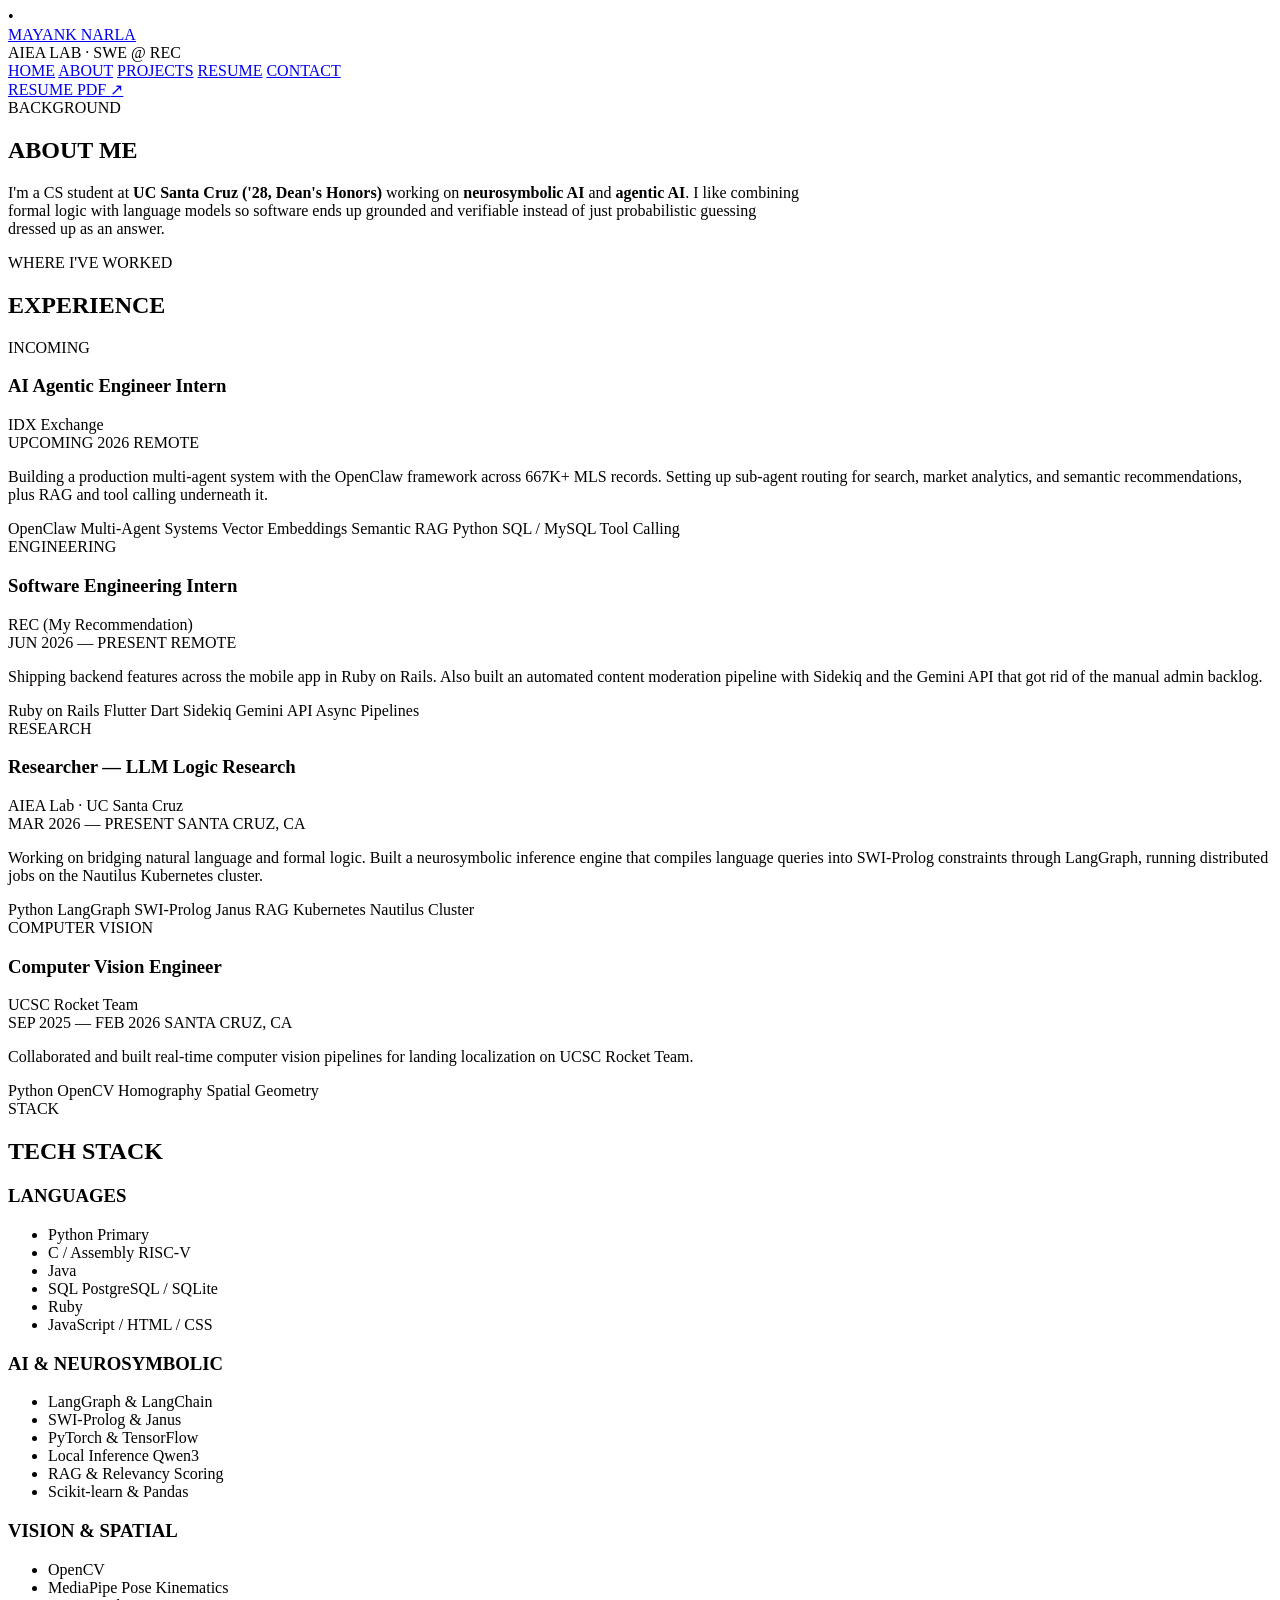
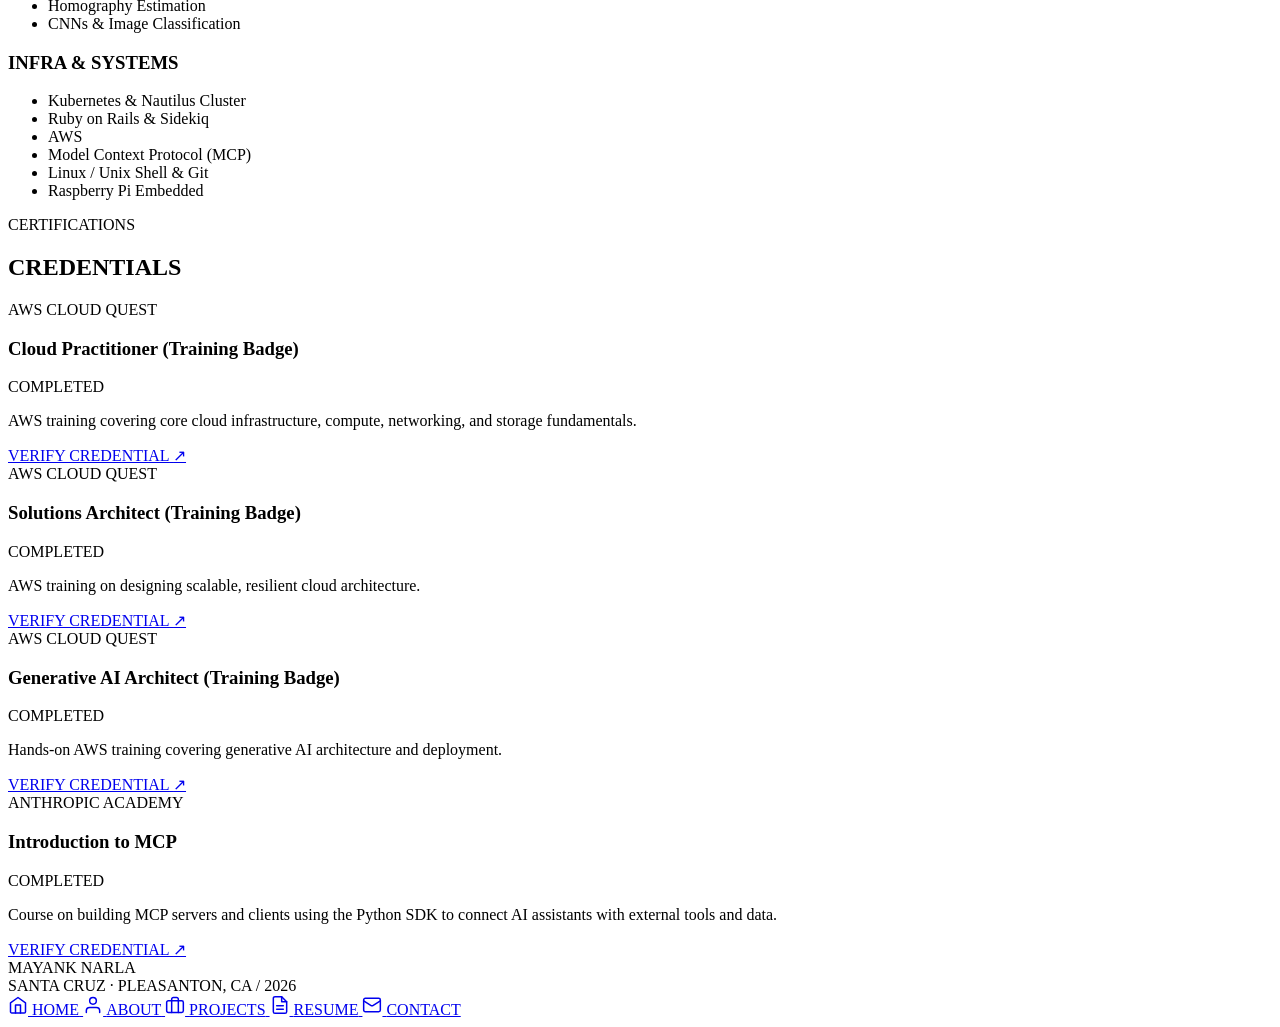
==== about.html @ 00d9123e "update" ====
<!DOCTYPE html>
<html lang="en">
<head>
  <meta charset="UTF-8">
  <meta name="viewport" content="width=device-width, initial-scale=1.0">
  <meta http-equiv="Cache-Control" content="no-cache, no-store, must-revalidate">
  <meta http-equiv="Pragma" content="no-cache">
  <meta http-equiv="Expires" content="0">
  <title>About — Mayank Narla</title>
  <meta name="description" content="Background, engineering experience, and technical skills of Mayank Narla. UC Santa Cruz Computer Science researcher building neurosymbolic AI and systems.">
  <meta name="theme-color" content="#121316">
  
  <link rel="preconnect" href="https://fonts.googleapis.com">
  <link rel="preconnect" href="https://fonts.gstatic.com" crossorigin>
  <link href="https://fonts.googleapis.com/css2?family=Barlow+Condensed:ital,wght@0,600;0,700;0,800;0,900;1,700;1,800&family=Chivo:wght@300;400;500;600;700&family=JetBrains+Mono:wght@400;500;600;700&display=swap" rel="stylesheet">
  
  <link rel="stylesheet" href="css/main.css?v=20260904">
</head>
<body class="telemetry-theme">
  <!-- Custom Kinetic Cursor -->
  <div id="cursor-tracker" class="cursor-tracker" aria-hidden="true">
    <span class="cursor-crosshair">•</span>
    <span class="cursor-label"></span>
  </div>

  <!-- Header HUD -->
  <header id="telemetry-hud" class="telemetry-hud">
    <div class="hud-progress-line" id="scroll-progress-line"></div>
    <div class="hud-container">
      <div class="hud-left">
        <a href="index.html" class="hud-brand" aria-label="Mayank Narla Home">
          <span class="hud-name">MAYANK NARLA</span>
        </a>
        <div class="hud-status-badge">
          <span class="status-dot"></span>
          <span class="status-text">AIEA LAB · SWE @ REC</span>
        </div>
      </div>

      <nav class="hud-nav" aria-label="Main Navigation">
        <a href="index.html" class="hud-link">HOME</a>
        <a href="about.html" class="hud-link active">ABOUT</a>
        <a href="projects.html" class="hud-link">PROJECTS</a>
        <a href="resume.html" class="hud-link">RESUME</a>
        <a href="contact.html" class="hud-link">CONTACT</a>
      </nav>

      <div class="hud-right">
        <a href="https://docs.google.com/document/d/1VMB0v6blI8CmburpSPeXPt6Zx6mSeD_giCl_SmK9u-k/export?format=pdf" target="_blank" rel="noopener noreferrer" class="hud-cta-btn" id="resume-quick-btn">
          RESUME PDF <span class="btn-arrow">↗</span>
        </a>
      </div>
    </div>
  </header>

  <main id="main-content">
    <!-- About Intro Section -->
    <section class="section hero-section">
      <div class="container">
        <div class="section-meta">
          <span class="section-category">BACKGROUND</span>
        </div>
        <h1 class="section-title">ABOUT ME</h1>
        <p class="hero-statement" style="max-width: 800px; margin-top: 16px;">
          I'm a CS student at <strong>UC Santa Cruz ('28, Dean's Honors)</strong> working on <strong>neurosymbolic AI</strong> and <strong>agentic AI</strong>. I like combining formal logic with language models so software ends up grounded and verifiable instead of just probabilistic guessing dressed up as an answer.
        </p>
      </div>
    </section>

    <!-- Experience Section -->
    <section class="section experience-section">
      <div class="container">
        <div class="section-header">
          <div class="section-meta">
            <span class="section-category">WHERE I'VE WORKED</span>
          </div>
          <h2 class="section-title">EXPERIENCE</h2>
        </div>

        <div class="experience-list">
          <!-- Item 0: IDX Exchange -->
          <article class="exp-card highlight-card">
            <div class="exp-header">
              <div class="exp-role-wrap">
                <span class="exp-tag accent-tag">INCOMING</span>
                <h3 class="exp-role">AI Agentic Engineer Intern</h3>
                <div class="exp-company">IDX Exchange</div>
              </div>
              <div class="exp-period">
                <span class="exp-date">UPCOMING 2026</span>
                <span class="exp-loc">REMOTE</span>
              </div>
            </div>
            <div class="exp-body">
              <p class="exp-human-summary">
                Building a production multi-agent system with the OpenClaw framework across 667K+ MLS records. Setting up sub-agent routing for search, market analytics, and semantic recommendations, plus RAG and tool calling underneath it.
              </p>
              <div class="exp-stack">
                <span class="stack-badge">OpenClaw</span>
                <span class="stack-badge">Multi-Agent Systems</span>
                <span class="stack-badge">Vector Embeddings</span>
                <span class="stack-badge">Semantic RAG</span>
                <span class="stack-badge">Python</span>
                <span class="stack-badge">SQL / MySQL</span>
                <span class="stack-badge">Tool Calling</span>
              </div>
            </div>
          </article>

          <!-- Item 1: REC -->
          <article class="exp-card">
            <div class="exp-header">
              <div class="exp-role-wrap">
                <span class="exp-tag">ENGINEERING</span>
                <h3 class="exp-role">Software Engineering Intern</h3>
                <div class="exp-company">REC (My Recommendation)</div>
              </div>
              <div class="exp-period">
                <span class="exp-date">JUN 2026 — PRESENT</span>
                <span class="exp-loc">REMOTE</span>
              </div>
            </div>
            <div class="exp-body">
              <p class="exp-human-summary">
                Shipping backend features across the mobile app in Ruby on Rails. Also built an automated content moderation pipeline with Sidekiq and the Gemini API that got rid of the manual admin backlog.
              </p>
              <div class="exp-stack">
                <span class="stack-badge">Ruby on Rails</span>
                <span class="stack-badge">Flutter</span>
                <span class="stack-badge">Dart</span>
                <span class="stack-badge">Sidekiq</span>
                <span class="stack-badge">Gemini API</span>
                <span class="stack-badge">Async Pipelines</span>
              </div>
            </div>
          </article>

          <!-- Item 2: AIEA Lab -->
          <article class="exp-card highlight-card">
            <div class="exp-header">
              <div class="exp-role-wrap">
                <span class="exp-tag accent-tag">RESEARCH</span>
                <h3 class="exp-role">Researcher — LLM Logic Research</h3>
                <div class="exp-company">AIEA Lab · UC Santa Cruz</div>
              </div>
              <div class="exp-period">
                <span class="exp-date">MAR 2026 — PRESENT</span>
                <span class="exp-loc">SANTA CRUZ, CA</span>
              </div>
            </div>
            <div class="exp-body">
              <p class="exp-human-summary">
                Working on bridging natural language and formal logic. Built a neurosymbolic inference engine that compiles language queries into SWI-Prolog constraints through LangGraph, running distributed jobs on the Nautilus Kubernetes cluster.
              </p>
              <div class="exp-stack">
                <span class="stack-badge">Python</span>
                <span class="stack-badge">LangGraph</span>
                <span class="stack-badge">SWI-Prolog</span>
                <span class="stack-badge">Janus</span>
                <span class="stack-badge">RAG</span>
                <span class="stack-badge">Kubernetes</span>
                <span class="stack-badge">Nautilus Cluster</span>
              </div>
            </div>
          </article>

          <!-- Item 3: Rocket Team -->
          <article class="exp-card">
            <div class="exp-header">
              <div class="exp-role-wrap">
                <span class="exp-tag">COMPUTER VISION</span>
                <h3 class="exp-role">Computer Vision Engineer</h3>
                <div class="exp-company">UCSC Rocket Team</div>
              </div>
              <div class="exp-period">
                <span class="exp-date">SEP 2025 — FEB 2026</span>
                <span class="exp-loc">SANTA CRUZ, CA</span>
              </div>
            </div>
            <div class="exp-body">
              <p class="exp-human-summary">
                Collaborated and built real-time computer vision pipelines for landing localization on UCSC Rocket Team.
              </p>
              <div class="exp-stack">
                <span class="stack-badge">Python</span>
                <span class="stack-badge">OpenCV</span>
                <span class="stack-badge">Homography</span>
                <span class="stack-badge">Spatial Geometry</span>
              </div>
            </div>
          </article>
        </div>
      </div>
    </section>

    <!-- Tech Stack Section -->
    <section class="section skills-section">
      <div class="container">
        <div class="section-header">
          <div class="section-meta">
            <span class="section-category">STACK</span>
          </div>
          <h2 class="section-title">TECH STACK</h2>
        </div>

        <div class="skills-matrix-grid">
          <!-- Col 1: Core Languages -->
          <div class="matrix-card">
            <div class="matrix-card-header">
              <h3>LANGUAGES</h3>
            </div>
            <ul class="matrix-list">
              <li>Python <span class="skill-lvl">Primary</span></li>
              <li>C / Assembly <span class="skill-lvl">RISC-V</span></li>
              <li>Java</li>
              <li>SQL <span class="skill-lvl">PostgreSQL / SQLite</span></li>
              <li>Ruby</li>
              <li>JavaScript / HTML / CSS</li>
            </ul>
          </div>

          <!-- Col 2: AI, Logic & Agents -->
          <div class="matrix-card highlight-matrix">
            <div class="matrix-card-header">
              <h3>AI & NEUROSYMBOLIC</h3>
            </div>
            <ul class="matrix-list">
              <li>LangGraph & LangChain</li>
              <li>SWI-Prolog & Janus</li>
              <li>PyTorch & TensorFlow</li>
              <li>Local Inference <span class="skill-lvl">Qwen3</span></li>
              <li>RAG & Relevancy Scoring</li>
              <li>Scikit-learn & Pandas</li>
            </ul>
          </div>

          <!-- Col 3: Vision & Spatial -->
          <div class="matrix-card">
            <div class="matrix-card-header">
              <h3>VISION & SPATIAL</h3>
            </div>
            <ul class="matrix-list">
              <li>OpenCV</li>
              <li>MediaPipe Pose Kinematics</li>
              <li>Homography Estimation</li>
              <li>CNNs & Image Classification</li>
            </ul>
          </div>

          <!-- Col 4: Infra & Distributed Systems -->
          <div class="matrix-card highlight-matrix">
            <div class="matrix-card-header">
              <h3>INFRA & SYSTEMS</h3>
            </div>
            <ul class="matrix-list">
              <li>Kubernetes & Nautilus Cluster</li>
              <li>Ruby on Rails & Sidekiq</li>
              <li>AWS</li>
              <li>Model Context Protocol (MCP)</li>
              <li>Linux / Unix Shell & Git</li>
              <li>Raspberry Pi Embedded</li>
            </ul>
          </div>
        </div>
      </div>
    </section>

    <!-- Credentials Section -->
    <section class="section credentials-section">
      <div class="container">
        <div class="section-header">
          <div class="section-meta">
            <span class="section-category">CERTIFICATIONS</span>
          </div>
          <h2 class="section-title">CREDENTIALS</h2>
        </div>

        <div class="credentials-grid">
          <!-- Card 1: AWS Cloud Quest — Cloud Practitioner -->
          <article class="credential-card">
            <div class="cred-header">
              <div class="cred-issuer-wrap">
                <span class="cred-tag">AWS CLOUD QUEST</span>
                <h3 class="cred-name">Cloud Practitioner <span class="cred-badge-type">(Training Badge)</span></h3>
              </div>
              <div class="cred-status status-completed">
                <span class="status-dot"></span>
                <span class="status-text">COMPLETED</span>
              </div>
            </div>
            <p class="cred-desc">
              AWS training covering core cloud infrastructure, compute, networking, and storage fundamentals.
            </p>
            <div class="cred-footer">
              <a href="https://www.credly.com/badges/9591a91b-a679-4a58-b6a4-cde7c4341c90/linked_in_profile" target="_blank" rel="noopener noreferrer" class="cred-verify-btn">
                <span>VERIFY CREDENTIAL</span>
                <span class="btn-arrow">↗</span>
              </a>
            </div>
          </article>

          <!-- Card 2: AWS Cloud Quest — Solutions Architect -->
          <article class="credential-card">
            <div class="cred-header">
              <div class="cred-issuer-wrap">
                <span class="cred-tag">AWS CLOUD QUEST</span>
                <h3 class="cred-name">Solutions Architect <span class="cred-badge-type">(Training Badge)</span></h3>
              </div>
              <div class="cred-status status-completed">
                <span class="status-dot"></span>
                <span class="status-text">COMPLETED</span>
              </div>
            </div>
            <p class="cred-desc">
              AWS training on designing scalable, resilient cloud architecture.
            </p>
            <div class="cred-footer">
              <a href="https://www.credly.com/badges/79fa718d-b05f-4d22-ae2e-3b1b21eead10/linked_in_profile" target="_blank" rel="noopener noreferrer" class="cred-verify-btn">
                <span>VERIFY CREDENTIAL</span>
                <span class="btn-arrow">↗</span>
              </a>
            </div>
          </article>

          <!-- Card 3: AWS Cloud Quest — Generative AI Architect -->
          <article class="credential-card">
            <div class="cred-header">
              <div class="cred-issuer-wrap">
                <span class="cred-tag">AWS CLOUD QUEST</span>
                <h3 class="cred-name">Generative AI Architect <span class="cred-badge-type">(Training Badge)</span></h3>
              </div>
              <div class="cred-status status-completed">
                <span class="status-dot"></span>
                <span class="status-text">COMPLETED</span>
              </div>
            </div>
            <p class="cred-desc">
              Hands-on AWS training covering generative AI architecture and deployment.
            </p>
            <div class="cred-footer">
              <a href="https://www.credly.com/badges/14f1f720-47ad-44c5-81ec-a28846c410b9/public_url" target="_blank" rel="noopener noreferrer" class="cred-verify-btn">
                <span>VERIFY CREDENTIAL</span>
                <span class="btn-arrow">↗</span>
              </a>
            </div>
          </article>

          <!-- Card 4: Anthropic Academy — Introduction to MCP -->
          <article class="credential-card highlight-card">
            <div class="cred-header">
              <div class="cred-issuer-wrap">
                <span class="cred-tag accent-tag">ANTHROPIC ACADEMY</span>
                <h3 class="cred-name">Introduction to MCP</h3>
              </div>
              <div class="cred-status status-completed">
                <span class="status-dot"></span>
                <span class="status-text">COMPLETED</span>
              </div>
            </div>
            <p class="cred-desc">
              Course on building MCP servers and clients using the Python SDK to connect AI assistants with external tools and data.
            </p>
            <div class="cred-footer">
              <a href="https://verify.skilljar.com/c/ec3ixjprjrkw" target="_blank" rel="noopener noreferrer" class="cred-verify-btn">
                <span>VERIFY CREDENTIAL</span>
                <span class="btn-arrow">↗</span>
              </a>
            </div>
          </article>
        </div>
      </div>
    </section>
  </main>

  <!-- Footer -->
  <footer class="hud-footer">
    <div class="container footer-content">
      <div class="footer-left">
        <span>MAYANK NARLA</span>
      </div>
      <div class="footer-right">
        <span>SANTA CRUZ · PLEASANTON, CA</span>
        <span class="footer-sep">/</span>
        <span>2026</span>
      </div>
    </div>
  </footer>

  <!-- Floating Mobile Navigation Dock -->
  <nav class="mobile-dock" aria-label="Mobile Navigation Dock">
    <div class="dock-pill">
      <a href="index.html" class="dock-link" aria-label="Home">
        <svg class="dock-icon" width="20" height="20" viewBox="0 0 24 24" fill="none" stroke="currentColor" stroke-width="1.8" stroke-linecap="round" stroke-linejoin="round" aria-hidden="true">
          <path d="M3 9.5L12 3l9 6.5V20a1.5 1.5 0 0 1-1.5 1.5H4.5A1.5 1.5 0 0 1 3 20V9.5z"/>
          <polyline points="9 21.5 9 12 15 12 15 21.5"/>
        </svg>
        <span class="dock-label">HOME</span>
      </a>
      <a href="about.html" class="dock-link active" aria-label="About">
        <svg class="dock-icon" width="20" height="20" viewBox="0 0 24 24" fill="none" stroke="currentColor" stroke-width="1.8" stroke-linecap="round" stroke-linejoin="round" aria-hidden="true">
          <path d="M20 21v-2a4 4 0 0 0-4-4H8a4 4 0 0 0-4 4v2"/>
          <circle cx="12" cy="7" r="4"/>
        </svg>
        <span class="dock-label">ABOUT</span>
      </a>
      <a href="projects.html" class="dock-link" aria-label="Projects">
        <svg class="dock-icon" width="20" height="20" viewBox="0 0 24 24" fill="none" stroke="currentColor" stroke-width="1.8" stroke-linecap="round" stroke-linejoin="round" aria-hidden="true">
          <rect x="2" y="7" width="20" height="14" rx="2" ry="2"/>
          <path d="M16 21V5a2 2 0 0 0-2-2h-4a2 2 0 0 0-2 2v16"/>
        </svg>
        <span class="dock-label">PROJECTS</span>
      </a>
      <a href="resume.html" class="dock-link" aria-label="Resume">
        <svg class="dock-icon" width="20" height="20" viewBox="0 0 24 24" fill="none" stroke="currentColor" stroke-width="1.8" stroke-linecap="round" stroke-linejoin="round" aria-hidden="true">
          <path d="M14 2H6a2 2 0 0 0-2 2v16a2 2 0 0 0 2 2h12a2 2 0 0 0 2-2V8z"/>
          <polyline points="14 2 14 8 20 8"/>
          <line x1="16" y1="13" x2="8" y2="13"/>
          <line x1="16" y1="17" x2="8" y2="17"/>
        </svg>
        <span class="dock-label">RESUME</span>
      </a>
      <a href="contact.html" class="dock-link" aria-label="Contact">
        <svg class="dock-icon" width="20" height="20" viewBox="0 0 24 24" fill="none" stroke="currentColor" stroke-width="1.8" stroke-linecap="round" stroke-linejoin="round" aria-hidden="true">
          <rect x="2" y="4" width="20" height="16" rx="2"/>
          <path d="m22 7-8.97 5.7a1.94 1.94 0 0 1-2.06 0L2 7"/>
        </svg>
        <span class="dock-label">CONTACT</span>
      </a>
    </div>
  </nav>

  <script type="module" src="js/main.js"></script>
</body>
</html>
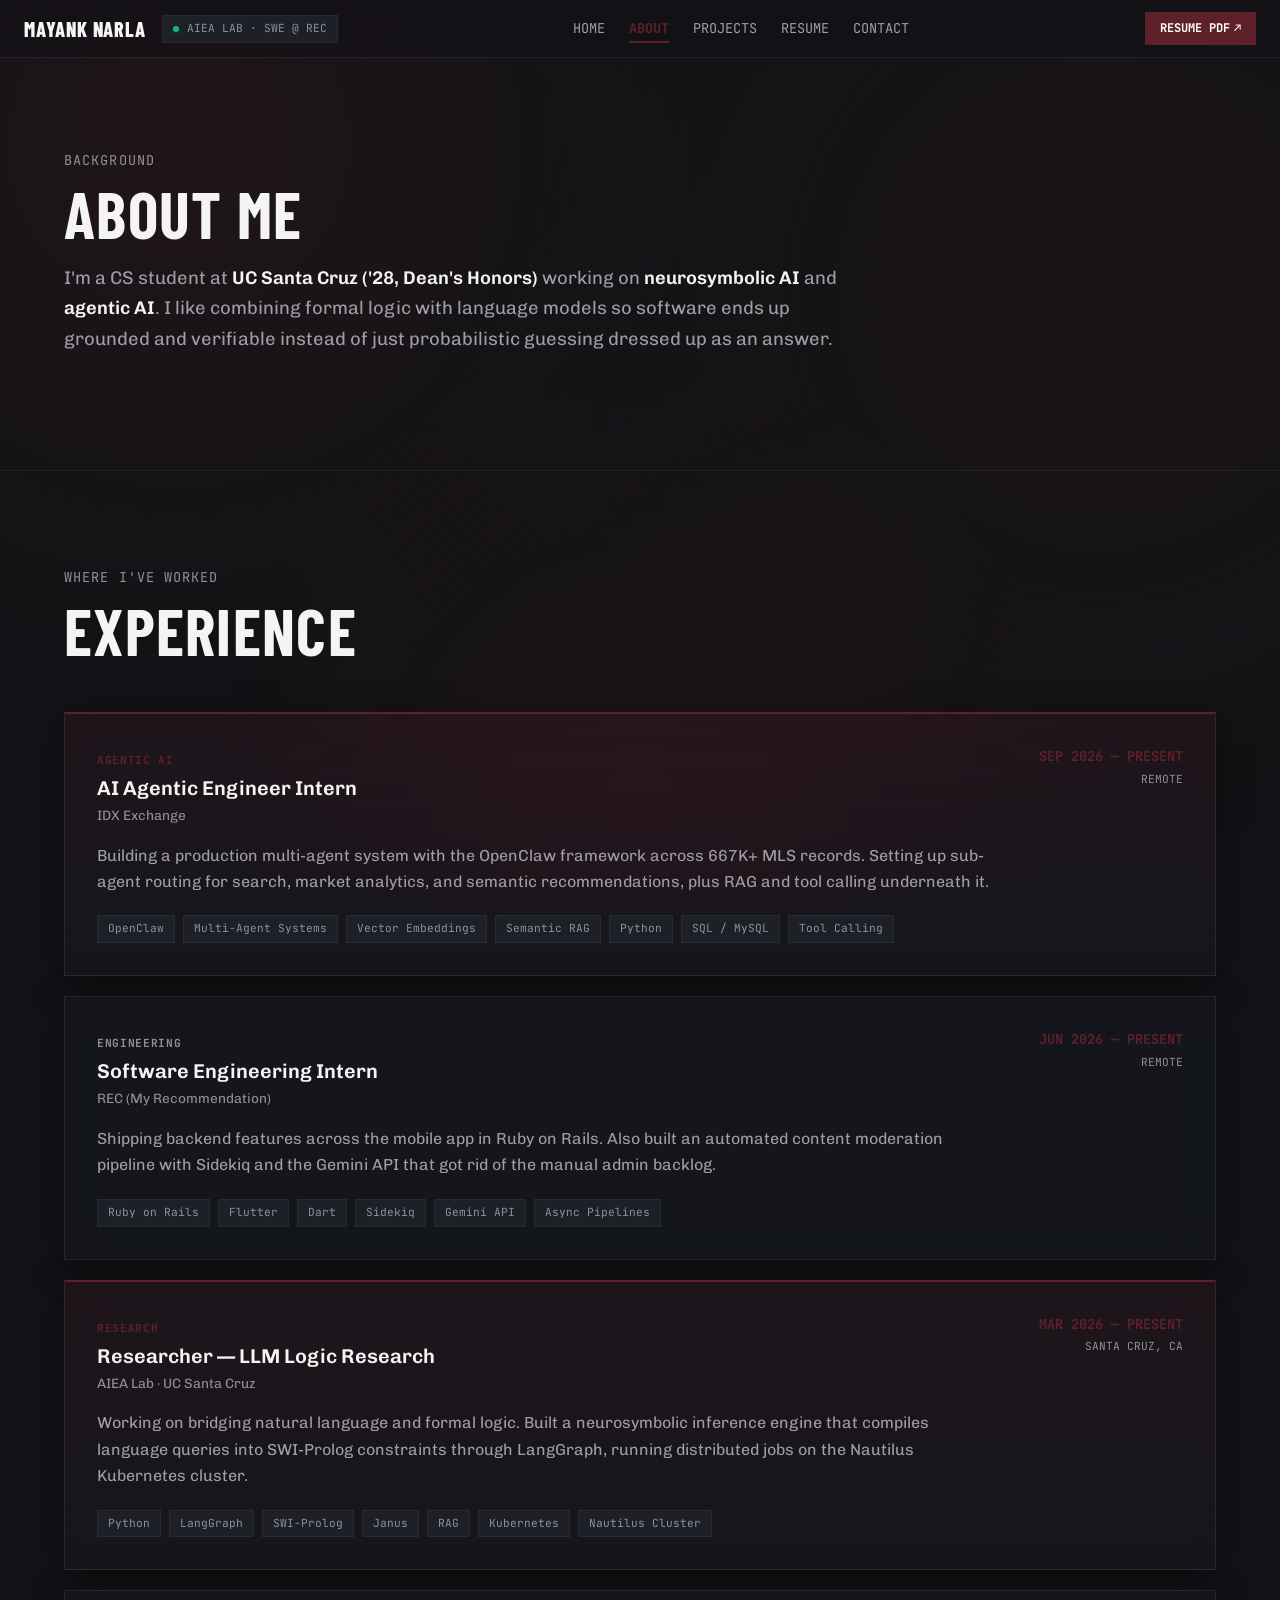
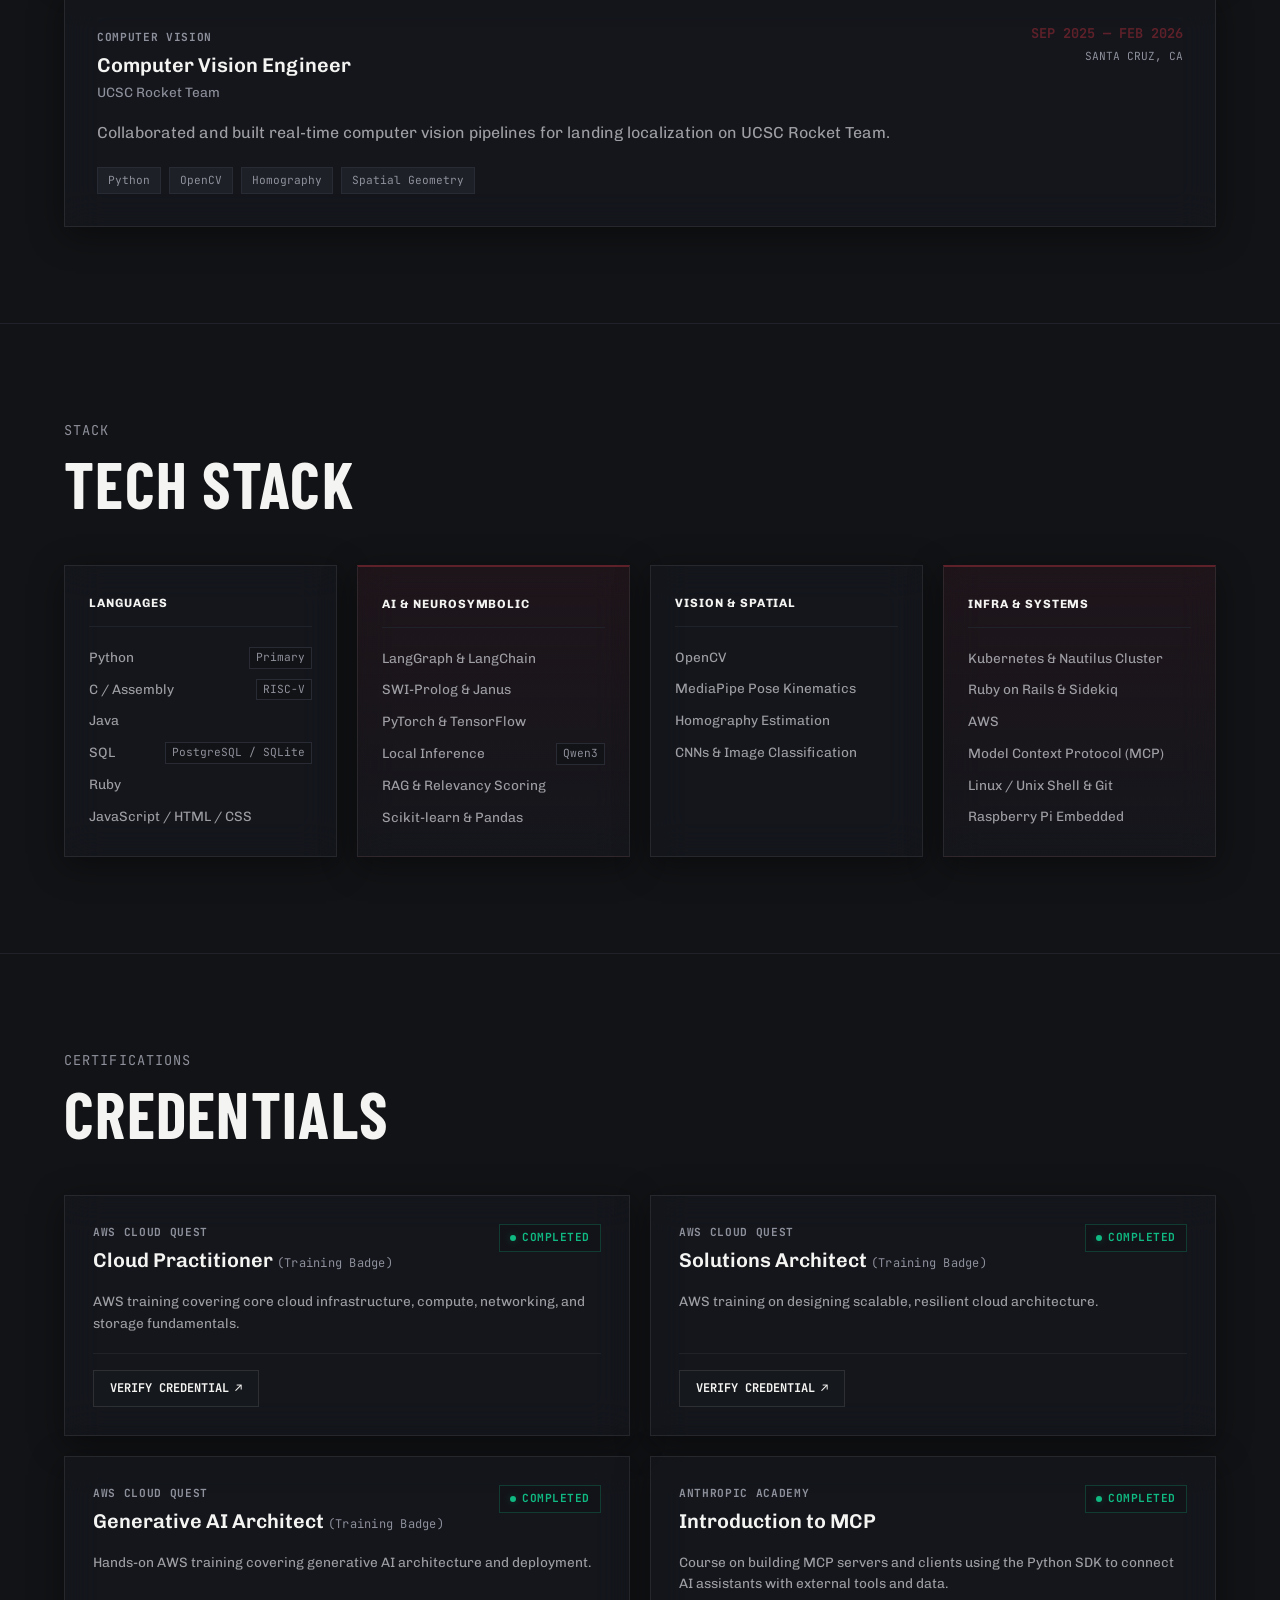
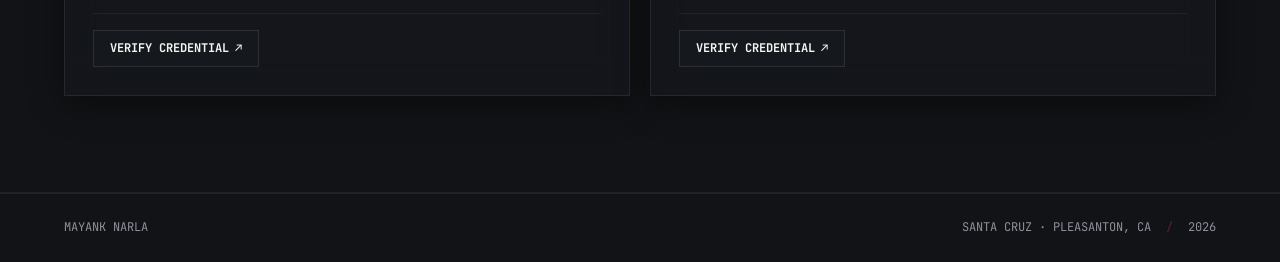
==== commit a2dd2acc: "update" ====
--- a/about.html
+++ b/about.html
@@ -82,12 +82,12 @@
           <article class="exp-card highlight-card">
             <div class="exp-header">
               <div class="exp-role-wrap">
-                <span class="exp-tag accent-tag">INCOMING</span>
+                <span class="exp-tag accent-tag">AGENTIC AI</span>
                 <h3 class="exp-role">AI Agentic Engineer Intern</h3>
                 <div class="exp-company">IDX Exchange</div>
               </div>
               <div class="exp-period">
-                <span class="exp-date">UPCOMING 2026</span>
+                <span class="exp-date">SEP 2026 — PRESENT</span>
                 <span class="exp-loc">REMOTE</span>
               </div>
             </div>
--- a/css/main.css
+++ b/css/main.css
@@ -0,0 +1,1835 @@
+/* ==========================================================================
+   DESIGN TOKENS & VARIABLES
+   ========================================================================== */
+
+:root {
+  /* Color Story */
+  --bg-canvas: #121316;
+  --bg-card: #18191E;
+  --bg-surface: #1E2027;
+  --bg-surface-hover: #242731;
+  --bg-glass: rgba(18, 19, 23, 0.82);
+  --bg-glass-card: rgba(24, 25, 31, 0.65);
+  
+  /* Borders */
+  --border-subtle: #20222A;
+  --border-card: #282A34;
+  --border-highlight: #3D4150;
+  --border-glass: rgba(255, 255, 255, 0.08);
+
+  /* Shadows */
+  --shadow-card-hover: 0 16px 32px rgba(0, 0, 0, 0.4);
+  --shadow-card-glass: 0 8px 32px rgba(0, 0, 0, 0.4);
+
+  /* Primary Accent: Deep Oxblood Burgundy Swatch (#5E212A) */
+  --accent: #5E212A;
+  --accent-hover: #752B36;
+  --accent-dim: rgba(94, 33, 42, 0.25);
+  --accent-glow: rgba(94, 33, 42, 0.45);
+  --accent-line: rgba(94, 33, 42, 0.8);
+
+  /* Status Colors */
+  --color-status-active: #10B981;
+  --color-status-active-glow: rgba(16, 185, 129, 0.3);
+
+  /* Typography Colors (WCAG AA Compliant: contrast >= 4.5:1 on #121316) */
+  --text-headline: #F4F4F2;
+  --text-body: #9E9EA4;
+  --text-muted: #8E909B;
+  --text-accent: #D97784;
+  --text-inverse: #FFFFFF;
+
+  /* Typography Scale */
+  --text-2xs: 0.7rem;
+  --text-xs: 0.75rem;
+  --text-sm: 0.85rem;
+  --text-base: 1rem;
+  --text-md: 1.15rem;
+  --text-lg: 1.25rem;
+  --text-xl: 1.8rem;
+  --text-2xl: 2.2rem;
+  --text-display-metric: 3.5rem;
+  --text-display-section: clamp(2.5rem, 5vw, 4rem);
+  --text-display-hero: clamp(4.5rem, 9vw, 8rem);
+  --text-display-contact: clamp(2.2rem, 4.5vw, 3.8rem);
+
+  /* Typography Fonts */
+  --font-display: 'Barlow Condensed', -apple-system, BlinkMacSystemFont, sans-serif;
+  --font-body: 'Chivo', -apple-system, BlinkMacSystemFont, sans-serif;
+  --font-mono: 'JetBrains Mono', monospace;
+
+  /* Easing Physics */
+  --ease-snap: cubic-bezier(0.16, 1, 0.3, 1);
+  --transition-fast: 120ms var(--ease-snap);
+  --transition-normal: 220ms var(--ease-snap);
+}
+/* ==========================================================================
+   BASE RESETS & GLOBAL STYLES
+   ========================================================================== */
+
+*, *::before, *::after {
+  box-sizing: border-box;
+  margin: 0;
+  padding: 0;
+}
+
+html {
+  scroll-behavior: smooth;
+  font-size: 16px;
+  background-color: var(--bg-canvas);
+  color: var(--text-body);
+}
+
+body {
+  font-family: var(--font-body);
+  line-height: 1.6;
+  background-color: var(--bg-canvas);
+  color: var(--text-body);
+  -webkit-font-smoothing: antialiased;
+  -moz-osx-font-smoothing: grayscale;
+  overflow-x: hidden;
+  position: relative;
+  transition: opacity 140ms ease;
+  min-height: 100vh;
+}
+
+/* Ambient Depth Atmosphere (visible through frosted glass cards) */
+body::before {
+  content: '';
+  position: fixed;
+  top: 0;
+  left: 0;
+  width: 100vw;
+  height: 100vh;
+  pointer-events: none;
+  z-index: 0;
+  background-image: 
+    radial-gradient(circle at 14% 16%, rgba(94, 33, 42, 0.18) 0%, transparent 40%),
+    radial-gradient(circle at 86% 32%, rgba(94, 33, 42, 0.12) 0%, transparent 45%),
+    radial-gradient(circle at 50% 88%, rgba(94, 33, 42, 0.15) 0%, transparent 42%);
+}
+
+body.page-transitioning {
+  opacity: 0;
+}
+
+a {
+  color: inherit;
+  text-decoration: none;
+}
+
+button {
+  font-family: inherit;
+  cursor: pointer;
+  border: none;
+  background: none;
+}
+
+/* Custom Kinetic Cursor */
+.cursor-tracker {
+  position: fixed;
+  top: 0;
+  left: 0;
+  pointer-events: none;
+  z-index: 9999;
+  display: flex;
+  align-items: center;
+  gap: 6px;
+  transform: translate(-50%, -50%);
+  transition: transform 60ms linear, opacity 200ms ease;
+  mix-blend-mode: difference;
+}
+
+.cursor-crosshair {
+  font-family: var(--font-mono);
+  color: var(--text-inverse);
+  font-size: var(--text-base);
+  line-height: 1;
+}
+
+.cursor-label {
+  font-family: var(--font-mono);
+  font-size: var(--text-2xs);
+  color: var(--accent);
+  letter-spacing: 0.05em;
+}
+
+/* Container */
+.container {
+  width: 100%;
+  max-width: 1200px;
+  margin: 0 auto;
+  padding: 0 24px;
+  position: relative;
+  z-index: 1;
+}
+
+/* Toast */
+.toast {
+  position: fixed;
+  bottom: 32px;
+  right: 32px;
+  background: var(--accent);
+  color: var(--text-inverse);
+  font-family: var(--font-mono);
+  font-size: var(--text-sm);
+  font-weight: 700;
+  padding: 12px 24px;
+  z-index: 10000;
+  opacity: 0;
+  transform: translateY(20px);
+  pointer-events: none;
+  transition: all var(--transition-normal);
+}
+
+.toast.show {
+  opacity: 1;
+  transform: translateY(0);
+}
+/* ==========================================================================
+   TELEMETRY HUD HEADER & FOOTER
+   ========================================================================== */
+
+.telemetry-hud {
+  position: fixed;
+  top: 0;
+  left: 0;
+  width: 100%;
+  z-index: 100;
+  background: rgba(18, 19, 23, 0.68);
+  backdrop-filter: blur(20px) saturate(180%);
+  -webkit-backdrop-filter: blur(20px) saturate(180%);
+  border-bottom: 1px solid rgba(255, 255, 255, 0.08);
+}
+
+/* GPU-accelerated transform progress line to eliminate layout thrash */
+.hud-progress-line {
+  position: absolute;
+  top: 0;
+  left: 0;
+  height: 2px;
+  width: 100%;
+  background: var(--accent);
+  box-shadow: 0 0 10px var(--accent);
+  transform: scaleX(0);
+  transform-origin: left center;
+  transition: transform 60ms linear;
+  will-change: transform;
+}
+
+.hud-container {
+  max-width: 1280px;
+  margin: 0 auto;
+  padding: 12px 24px;
+  display: flex;
+  align-items: center;
+  justify-content: space-between;
+  gap: 20px;
+}
+
+.hud-left {
+  display: flex;
+  align-items: center;
+  gap: 16px;
+}
+
+.hud-brand {
+  display: flex;
+  align-items: center;
+  gap: 10px;
+  font-family: var(--font-display);
+  font-weight: 800;
+  font-size: var(--text-lg);
+  letter-spacing: 0.04em;
+  color: var(--text-headline);
+}
+
+.hud-callsign {
+  font-family: var(--font-mono);
+  font-size: var(--text-xs);
+  color: var(--accent);
+  padding: 2px 6px;
+  background: var(--accent-dim);
+  border: 1px solid var(--accent-line);
+}
+
+.hud-status-badge {
+  display: flex;
+  align-items: center;
+  gap: 8px;
+  padding: 4px 10px;
+  background: var(--bg-surface);
+  border: 1px solid var(--border-card);
+  font-family: var(--font-mono);
+  font-size: var(--text-2xs);
+  color: var(--text-muted);
+}
+
+.status-dot {
+  width: 6px;
+  height: 6px;
+  background: var(--color-status-active);
+  border-radius: 50%;
+  box-shadow: 0 0 8px var(--color-status-active-glow);
+  animation: pulse-green 2s infinite ease-in-out;
+}
+
+@keyframes pulse-green {
+  0%, 100% { opacity: 1; transform: scale(1); }
+  50% { opacity: 0.4; transform: scale(0.85); }
+}
+
+.hud-nav {
+  display: flex;
+  align-items: center;
+  gap: 24px;
+}
+
+.hud-link {
+  font-family: var(--font-mono);
+  font-size: var(--text-sm);
+  color: var(--text-body);
+  transition: color var(--transition-fast);
+  display: flex;
+  align-items: center;
+  gap: 6px;
+}
+
+.hud-num {
+  color: var(--accent);
+  font-weight: 700;
+}
+
+.hud-link:hover {
+  color: var(--text-headline);
+}
+
+.hud-link.active {
+  color: var(--accent);
+  font-weight: 700;
+  position: relative;
+}
+
+.hud-link.active::after {
+  content: '';
+  position: absolute;
+  bottom: -4px;
+  left: 0;
+  width: 100%;
+  height: 2px;
+  background: var(--accent);
+}
+
+.hud-right {
+  display: flex;
+  align-items: center;
+  gap: 14px;
+}
+
+.hud-telemetry-pill {
+  display: flex;
+  align-items: center;
+  gap: 6px;
+  font-family: var(--font-mono);
+  font-size: var(--text-xs);
+  padding: 4px 10px;
+  background: var(--bg-surface);
+  border: 1px solid var(--border-card);
+}
+
+.telemetry-label {
+  color: var(--text-muted);
+}
+
+.telemetry-val {
+  color: var(--text-headline);
+  font-weight: 600;
+}
+
+.telemetry-time {
+  color: var(--accent);
+  font-weight: 700;
+}
+
+.hud-cta-btn {
+  font-family: var(--font-mono);
+  font-size: var(--text-xs);
+  font-weight: 700;
+  padding: 6px 14px;
+  background: var(--accent);
+  color: var(--text-inverse);
+  border: 1px solid var(--accent);
+  transition: all var(--transition-fast);
+  display: flex;
+  align-items: center;
+  gap: 4px;
+}
+
+.hud-cta-btn:hover {
+  background: var(--accent-hover);
+  box-shadow: 0 0 14px var(--accent-glow);
+}
+
+/* Footer HUD */
+.hud-footer {
+  background: var(--bg-canvas);
+  border-top: 1px solid var(--border-subtle);
+  padding: 24px 0;
+  font-family: var(--font-mono);
+  font-size: var(--text-xs);
+  color: var(--text-muted);
+}
+
+.footer-content {
+  display: flex;
+  justify-content: space-between;
+  align-items: center;
+  flex-wrap: wrap;
+  gap: 16px;
+}
+
+.footer-sep {
+  color: var(--accent);
+  margin: 0 8px;
+}
+
+/* ==========================================================================
+   MOBILE FLOATING NAVIGATION DOCK
+   Native-app style thumb dock pinned to bottom of mobile viewports
+   ========================================================================== */
+
+.mobile-dock {
+  display: none;
+}
+
+.dock-pill {
+  display: flex;
+  align-items: center;
+  justify-content: space-around;
+  width: 100%;
+  max-width: 440px;
+  background: rgba(18, 19, 23, 0.92);
+  backdrop-filter: blur(24px) saturate(190%);
+  -webkit-backdrop-filter: blur(24px) saturate(190%);
+  border: 1px solid rgba(255, 255, 255, 0.12);
+  border-radius: 40px;
+  padding: 5px 6px;
+  box-shadow: 0 14px 36px rgba(0, 0, 0, 0.7), 0 0 1px rgba(255, 255, 255, 0.2);
+  gap: 3px;
+}
+
+.dock-link {
+  display: flex;
+  flex-direction: column;
+  align-items: center;
+  justify-content: center;
+  flex: 1;
+  min-height: 48px;
+  padding: 6px 3px;
+  border-radius: 20px;
+  text-decoration: none;
+  color: var(--text-muted);
+  font-family: var(--font-mono);
+  font-size: 9px;
+  font-weight: 600;
+  letter-spacing: 0.04em;
+  white-space: nowrap;
+  gap: 4px;
+  transition: all var(--transition-fast);
+  touch-action: manipulation;
+  -webkit-tap-highlight-color: transparent;
+  position: relative;
+}
+
+.dock-icon {
+  width: 20px;
+  height: 20px;
+  max-width: 20px;
+  max-height: 20px;
+  flex-shrink: 0;
+  stroke: currentColor;
+  stroke-width: 1.8;
+  fill: none;
+  transition: stroke var(--transition-fast), transform var(--transition-fast);
+}
+
+.dock-link:hover,
+.dock-link:focus-visible {
+  color: var(--text-headline);
+  background: rgba(255, 255, 255, 0.05);
+}
+
+.dock-link:active {
+  transform: scale(0.92);
+}
+
+/* Active State with crimson accent glow */
+.dock-link.active {
+  color: var(--text-headline);
+  background: linear-gradient(180deg, rgba(94, 33, 42, 0.5) 0%, rgba(94, 33, 42, 0.2) 100%);
+  border: 1px solid rgba(94, 33, 42, 0.7);
+  box-shadow: 0 0 14px rgba(94, 33, 42, 0.35);
+}
+
+.dock-link.active .dock-icon {
+  stroke: var(--accent);
+  color: var(--accent);
+  filter: drop-shadow(0 0 6px var(--accent-glow));
+}
+
+.dock-link.active .dock-label {
+  color: var(--text-headline);
+  font-weight: 700;
+}
+
+.dock-link.active::after {
+  content: '';
+  position: absolute;
+  top: 4px;
+  width: 4px;
+  height: 4px;
+  background: var(--accent);
+  border-radius: 50%;
+  box-shadow: 0 0 6px var(--accent);
+}
+
+@media (max-width: 768px) {
+  .mobile-dock {
+    display: flex;
+    position: fixed;
+    bottom: calc(12px + env(safe-area-inset-bottom, 0px));
+    left: 0;
+    right: 0;
+    justify-content: center;
+    align-items: center;
+    z-index: 1000;
+    padding: 0 12px;
+    pointer-events: none;
+  }
+
+  .dock-pill {
+    pointer-events: auto;
+  }
+}
+
+
+/* ==========================================================================
+   BUTTONS, CARDS & UI COMPONENTS
+   ========================================================================== */
+
+/* Buttons */
+.btn {
+  display: inline-flex;
+  align-items: center;
+  justify-content: center;
+  gap: 8px;
+  padding: 12px 24px;
+  font-family: var(--font-mono);
+  font-size: var(--text-sm);
+  font-weight: 700;
+  letter-spacing: 0.03em;
+  border-radius: 0;
+  transition: all var(--transition-fast);
+}
+
+.btn-primary {
+  background: var(--accent);
+  color: var(--text-inverse);
+  border: 1px solid var(--accent);
+}
+
+.btn-primary:hover {
+  background: var(--accent-hover);
+  box-shadow: 0 0 16px var(--accent-glow);
+  transform: translateY(-1px);
+}
+
+.btn-secondary {
+  background: rgba(24, 25, 31, 0.6);
+  backdrop-filter: blur(12px);
+  -webkit-backdrop-filter: blur(12px);
+  color: var(--text-headline);
+  border: 1px solid rgba(255, 255, 255, 0.1);
+}
+
+.btn-secondary:hover {
+  background: rgba(34, 36, 45, 0.8);
+  border-color: rgba(94, 33, 42, 0.6);
+  color: var(--text-inverse);
+  transform: translateY(-1px);
+  box-shadow: 0 0 16px rgba(94, 33, 42, 0.25);
+}
+
+.btn-sm {
+  padding: 8px 16px;
+  font-size: var(--text-xs);
+}
+
+.btn-arrow {
+  transition: transform var(--transition-fast);
+}
+
+.btn:hover .btn-arrow {
+  transform: translateX(3px);
+}
+
+.metric-card {
+  background: rgba(24, 25, 31, 0.55);
+  backdrop-filter: blur(16px) saturate(180%);
+  -webkit-backdrop-filter: blur(16px) saturate(180%);
+  border: 1px solid rgba(255, 255, 255, 0.08);
+  padding: 22px 24px;
+  transition: all var(--transition-normal);
+  position: relative;
+  overflow: hidden;
+  box-shadow: var(--shadow-card-glass);
+}
+
+.metric-card:hover {
+  background: rgba(30, 32, 40, 0.72);
+  border-color: rgba(94, 33, 42, 0.6);
+  transform: translateX(4px);
+  box-shadow: var(--shadow-card-hover);
+}
+
+/* Primary Metric: Technical top boundary accent rather than generic AI side-tab */
+.metric-primary {
+  border-top: 2px solid var(--accent);
+  background: linear-gradient(135deg, rgba(24, 25, 31, 0.6) 0%, rgba(94, 33, 42, 0.15) 100%);
+}
+
+.metric-header {
+  display: flex;
+  align-items: center;
+  justify-content: space-between;
+  margin-bottom: 8px;
+}
+
+.metric-code {
+  font-family: var(--font-mono);
+  font-size: var(--text-2xs);
+  color: var(--accent);
+  font-weight: 700;
+}
+
+.metric-tag {
+  font-family: var(--font-mono);
+  font-size: var(--text-2xs);
+  color: var(--text-muted);
+  text-transform: uppercase;
+}
+
+.metric-focus-title {
+  font-family: var(--font-body);
+  font-size: var(--text-base);
+  font-weight: 600;
+  color: var(--text-headline);
+  margin-bottom: 6px;
+  line-height: 1.3;
+}
+
+.metric-footer {
+  font-size: var(--text-sm);
+  color: var(--text-muted);
+  line-height: 1.5;
+}
+
+/* Kinetic Ticker Band */
+.hero-ticker-band {
+  width: 100%;
+  margin-top: 64px;
+  background: var(--bg-surface);
+  border-top: 1px solid var(--border-subtle);
+  border-bottom: 1px solid var(--border-subtle);
+  padding: 12px 0;
+  overflow: hidden;
+  white-space: nowrap;
+}
+
+.ticker-track {
+  display: inline-flex;
+  gap: 32px;
+  font-family: var(--font-mono);
+  font-size: var(--text-sm);
+  font-weight: 700;
+  color: var(--text-muted);
+  letter-spacing: 0.1em;
+  animation: ticker-slide 30s linear infinite;
+}
+
+.ticker-dot {
+  color: var(--accent);
+}
+
+@keyframes ticker-slide {
+  0% { transform: translateX(0); }
+  100% { transform: translateX(-50%); }
+}
+
+/* Filter Buttons */
+.project-filter-group {
+  display: flex;
+  gap: 8px;
+  flex-wrap: wrap;
+}
+
+.filter-btn {
+  font-family: var(--font-mono);
+  font-size: var(--text-xs);
+  font-weight: 700;
+  padding: 8px 14px;
+  background: rgba(24, 25, 31, 0.6);
+  backdrop-filter: blur(12px);
+  -webkit-backdrop-filter: blur(12px);
+  border: 1px solid rgba(255, 255, 255, 0.08);
+  color: var(--text-muted);
+  transition: all var(--transition-fast);
+}
+
+.filter-btn:hover {
+  background: rgba(32, 34, 44, 0.8);
+  border-color: rgba(255, 255, 255, 0.16);
+  color: var(--text-headline);
+}
+
+.filter-btn.active {
+  background: var(--accent);
+  color: var(--text-inverse);
+  border-color: var(--accent);
+}
+
+/* ==========================================================================
+   Scroll-Triggered Entrance Animations (Hardware-Accelerated)
+   ========================================================================== */
+
+.scroll-reveal {
+  opacity: 0;
+  transform: translateY(24px);
+  transition: opacity 0.5s cubic-bezier(0.16, 1, 0.3, 1),
+              transform 0.5s cubic-bezier(0.16, 1, 0.3, 1);
+  transition-delay: calc(var(--reveal-stagger, 0) * 100ms);
+  will-change: opacity, transform;
+}
+
+.scroll-reveal.is-revealed {
+  opacity: 1;
+  transform: translateY(0);
+}
+
+@media (prefers-reduced-motion: reduce) {
+  .scroll-reveal {
+    opacity: 1 !important;
+    transform: none !important;
+    transition: none !important;
+    will-change: auto !important;
+  }
+}
+/* ==========================================================================
+   PAGE SECTIONS & MODULE LAYOUTS
+   ========================================================================== */
+
+.section {
+  padding: 96px 0;
+  border-bottom: 1px solid var(--border-subtle);
+  position: relative;
+}
+
+.section-header {
+  margin-bottom: 48px;
+}
+
+.section-header-split {
+  display: flex;
+  align-items: flex-end;
+  justify-content: space-between;
+  margin-bottom: 48px;
+  flex-wrap: wrap;
+  gap: 24px;
+}
+
+.section-meta {
+  display: flex;
+  align-items: center;
+  gap: 10px;
+  font-family: var(--font-mono);
+  font-size: var(--text-sm);
+  margin-bottom: 8px;
+}
+
+.section-index {
+  color: var(--accent);
+  font-weight: 700;
+}
+
+.section-category {
+  color: var(--text-muted);
+  letter-spacing: 0.08em;
+}
+
+.section-title {
+  font-family: var(--font-display);
+  font-weight: 700;
+  font-size: var(--text-display-section);
+  line-height: 1.05;
+  color: var(--text-headline);
+  letter-spacing: 0.02em;
+}
+
+/* ==========================================================================
+   HERO SECTION
+   ========================================================================== */
+.hero-section {
+  padding-top: 150px;
+  padding-bottom: 80px;
+  border-bottom: 1px solid var(--border-subtle);
+  position: relative;
+}
+
+.hero-grid {
+  display: grid;
+  grid-template-columns: 1.3fr 0.9fr;
+  gap: 48px;
+  align-items: start;
+}
+
+.hero-badge-tag {
+  display: inline-flex;
+  align-items: center;
+  gap: 10px;
+  padding: 6px 12px;
+  background: var(--bg-card);
+  border: 1px solid var(--border-card);
+  font-family: var(--font-mono);
+  font-size: var(--text-xs);
+  color: var(--text-muted);
+  margin-bottom: 24px;
+}
+
+.tag-accent-marker {
+  width: 6px;
+  height: 6px;
+  background: var(--accent);
+}
+
+.hero-title {
+  font-family: var(--font-display);
+  font-weight: 900;
+  font-size: var(--text-display-hero);
+  line-height: 0.92;
+  letter-spacing: -0.03em;
+  color: var(--text-headline);
+  display: flex;
+  flex-direction: column;
+  margin-bottom: 28px;
+}
+
+.highlight-stroke {
+  color: transparent;
+  -webkit-text-stroke: 2px var(--text-headline);
+  transition: color var(--transition-fast), -webkit-text-stroke var(--transition-fast);
+}
+
+.highlight-stroke:hover {
+  color: var(--accent);
+  -webkit-text-stroke: 2px var(--accent);
+}
+
+.hero-statement {
+  font-size: var(--text-md);
+  line-height: 1.65;
+  color: var(--text-body);
+  max-width: 580px;
+  margin-bottom: 36px;
+}
+
+.hero-statement strong {
+  color: var(--text-headline);
+  font-weight: 600;
+}
+
+.hero-actions {
+  display: flex;
+  align-items: center;
+  gap: 16px;
+  flex-wrap: wrap;
+}
+
+.hero-metrics-column {
+  display: flex;
+  flex-direction: column;
+  gap: 16px;
+}
+
+/* ==========================================================================
+   EXPERIENCE SECTION
+   ========================================================================== */
+.experience-list {
+  display: flex;
+  flex-direction: column;
+  gap: 20px;
+}
+
+.exp-card {
+  background: rgba(24, 25, 31, 0.58);
+  backdrop-filter: blur(18px) saturate(180%);
+  -webkit-backdrop-filter: blur(18px) saturate(180%);
+  border: 1px solid rgba(255, 255, 255, 0.08);
+  padding: 32px;
+  transition: all var(--transition-normal);
+  box-shadow: var(--shadow-card-glass);
+}
+
+.exp-card:hover {
+  background: rgba(30, 32, 40, 0.75);
+  border-color: rgba(94, 33, 42, 0.6);
+  transform: translateY(-2px);
+  box-shadow: var(--shadow-card-hover);
+}
+
+/* Technical top accent border instead of generic AI side-tab stripe */
+.highlight-card {
+  border-top: 2px solid var(--accent);
+  background: linear-gradient(180deg, rgba(94, 33, 42, 0.18) 0%, rgba(24, 25, 31, 0.6) 100%);
+}
+
+.exp-header {
+  display: flex;
+  justify-content: space-between;
+  align-items: flex-start;
+  margin-bottom: 16px;
+  flex-wrap: wrap;
+  gap: 16px;
+}
+
+.exp-tag {
+  font-family: var(--font-mono);
+  font-size: var(--text-2xs);
+  font-weight: 700;
+  color: var(--text-muted);
+  letter-spacing: 0.06em;
+  display: inline-block;
+  margin-bottom: 6px;
+}
+
+.accent-tag {
+  color: var(--accent);
+}
+
+.exp-role {
+  font-family: var(--font-body);
+  font-size: var(--text-lg);
+  font-weight: 600;
+  color: var(--text-headline);
+  line-height: 1.25;
+  margin-bottom: 4px;
+}
+
+.exp-company {
+  font-family: var(--font-body);
+  font-size: var(--text-sm);
+  font-weight: 400;
+  color: var(--text-muted);
+}
+
+.exp-period {
+  text-align: right;
+  font-family: var(--font-mono);
+  font-size: var(--text-sm);
+}
+
+.exp-date {
+  color: var(--accent);
+  font-weight: 700;
+  display: block;
+}
+
+.exp-loc {
+  color: var(--text-muted);
+  font-size: var(--text-2xs);
+}
+
+.exp-human-summary {
+  font-size: var(--text-base);
+  line-height: 1.65;
+  color: var(--text-body);
+  margin-bottom: 20px;
+  max-width: 900px;
+}
+
+.exp-stack {
+  display: flex;
+  flex-wrap: wrap;
+  gap: 8px;
+}
+
+.stack-badge {
+  font-family: var(--font-mono);
+  font-size: var(--text-2xs);
+  padding: 4px 10px;
+  background: var(--bg-surface);
+  border: 1px solid var(--border-card);
+  color: var(--text-muted);
+}
+
+.exp-card:hover .stack-badge {
+  color: var(--text-headline);
+  border-color: var(--border-highlight);
+}
+
+/* ==========================================================================
+   PROJECTS SECTION
+   ========================================================================== */
+.projects-grid {
+  display: grid;
+  grid-template-columns: repeat(3, 1fr);
+  gap: 24px;
+}
+
+.projects-section .projects-grid {
+  grid-template-columns: repeat(2, 1fr);
+}
+
+.project-card {
+  background: rgba(24, 25, 31, 0.58);
+  backdrop-filter: blur(18px) saturate(180%);
+  -webkit-backdrop-filter: blur(18px) saturate(180%);
+  border: 1px solid rgba(255, 255, 255, 0.08);
+  padding: 32px;
+  display: flex;
+  flex-direction: column;
+  justify-content: space-between;
+  transition: all var(--transition-normal);
+  position: relative;
+  box-shadow: var(--shadow-card-glass);
+}
+
+.project-card:hover {
+  background: rgba(30, 32, 40, 0.75);
+  border-color: rgba(94, 33, 42, 0.6);
+  transform: translateY(-4px);
+  box-shadow: var(--shadow-card-hover);
+}
+
+.project-card-header {
+  display: flex;
+  justify-content: space-between;
+  align-items: center;
+  margin-bottom: 20px;
+}
+
+.project-num-tag {
+  font-family: var(--font-mono);
+  font-size: var(--text-2xs);
+  font-weight: 700;
+  color: var(--accent);
+  letter-spacing: 0.05em;
+}
+
+.project-status-dot {
+  font-family: var(--font-mono);
+  font-size: var(--text-2xs);
+  padding: 2px 8px;
+  background: var(--bg-surface);
+  border: 1px solid var(--border-card);
+  color: var(--color-status-active);
+}
+
+.project-title {
+  font-family: var(--font-body);
+  font-size: var(--text-xl);
+  font-weight: 600;
+  line-height: 1.25;
+  color: var(--text-headline);
+  margin-bottom: 12px;
+}
+
+.project-link {
+  display: inline-flex;
+  align-items: center;
+  gap: 8px;
+  transition: color var(--transition-fast);
+}
+
+.project-link:hover {
+  color: var(--accent);
+}
+
+.card-arrow {
+  font-size: var(--text-md);
+  transition: transform var(--transition-fast);
+}
+
+.project-card:hover .card-arrow {
+  transform: translate(3px, -3px);
+  color: var(--accent);
+}
+
+.project-desc {
+  font-size: var(--text-base);
+  line-height: 1.6;
+  color: var(--text-body);
+  margin-bottom: 24px;
+}
+
+.project-metrics-row {
+  display: grid;
+  grid-template-columns: repeat(2, 1fr);
+  gap: 12px;
+  background: var(--bg-canvas);
+  border: 1px solid var(--border-card);
+  padding: 12px 16px;
+  margin-bottom: 24px;
+}
+
+.p-metric {
+  display: flex;
+  flex-direction: column;
+}
+
+.p-metric-val {
+  font-family: var(--font-mono);
+  font-size: var(--text-md);
+  font-weight: 700;
+  color: var(--text-headline);
+}
+
+.p-metric-lbl {
+  font-family: var(--font-mono);
+  font-size: var(--text-2xs);
+  color: var(--text-muted);
+  text-transform: uppercase;
+}
+
+.project-footer {
+  display: flex;
+  justify-content: space-between;
+  align-items: center;
+  padding-top: 16px;
+  border-top: 1px solid var(--border-subtle);
+  flex-wrap: wrap;
+  gap: 12px;
+}
+
+.project-tech-pills {
+  display: flex;
+  flex-wrap: wrap;
+  gap: 6px;
+}
+
+.project-tech-pills span {
+  font-family: var(--font-mono);
+  font-size: var(--text-2xs);
+  padding: 2px 8px;
+  background: var(--bg-surface);
+  color: var(--text-muted);
+  border: 1px solid var(--border-card);
+}
+
+.project-ext-btn {
+  font-family: var(--font-mono);
+  font-size: var(--text-xs);
+  font-weight: 700;
+  color: var(--text-headline);
+  transition: color var(--transition-fast);
+}
+
+.project-ext-btn:hover {
+  color: var(--accent);
+}
+
+.project-actions-row {
+  display: flex;
+  align-items: center;
+  gap: 12px;
+}
+
+/* Expandable Architecture Drawer */
+.arch-toggle-btn {
+  display: inline-flex;
+  align-items: center;
+  gap: 6px;
+  background: var(--bg-surface);
+  border: 1px solid var(--border-card);
+  color: var(--text-muted);
+  font-family: var(--font-mono);
+  font-size: var(--text-2xs);
+  font-weight: 700;
+  padding: 6px 12px;
+  transition: all var(--transition-fast);
+  cursor: pointer;
+}
+
+.arch-toggle-btn:hover {
+  background: var(--bg-surface-hover);
+  border-color: var(--border-highlight);
+  color: var(--text-headline);
+}
+
+.arch-toggle-btn[aria-expanded="true"] {
+  border-color: var(--accent);
+  color: var(--accent);
+  background: var(--accent-dim);
+}
+
+.arch-toggle-indicator {
+  font-size: var(--text-xs);
+}
+
+.arch-drawer {
+  display: grid;
+  grid-template-rows: 0fr;
+  opacity: 0;
+  transition: grid-template-rows 280ms var(--ease-snap), opacity 200ms ease;
+  width: 100%;
+}
+
+.arch-drawer.open {
+  grid-template-rows: 1fr;
+  opacity: 1;
+}
+
+.arch-diagram-wrap {
+  min-height: 0;
+  overflow: hidden;
+  background: rgba(16, 17, 22, 0.75);
+  backdrop-filter: blur(16px);
+  -webkit-backdrop-filter: blur(16px);
+  border: 1px solid rgba(255, 255, 255, 0.08);
+  padding: 14px;
+  margin-top: 16px;
+}
+
+.arch-header-meta {
+  display: flex;
+  justify-content: space-between;
+  align-items: center;
+  font-family: var(--font-mono);
+  font-size: var(--text-2xs);
+  color: var(--text-muted);
+  margin-bottom: 10px;
+  padding-bottom: 6px;
+  border-bottom: 1px solid var(--border-subtle);
+}
+
+.arch-pipeline-badge {
+  color: var(--color-status-active);
+  font-weight: 700;
+}
+
+.arch-diagram-svg {
+  width: 100%;
+  height: auto;
+  display: block;
+}
+
+/* Architecture Pipeline Flow (Enlarged & Legible) */
+.arch-pipeline-flow {
+  display: flex;
+  flex-direction: column;
+  gap: 0;
+  padding: 4px 0 2px;
+}
+
+.arch-node {
+  display: flex;
+  align-items: center;
+  gap: 12px;
+  background: rgba(20, 21, 26, 0.9);
+  border: 1px solid #282a34;
+  padding: 10px 14px;
+  transition: all var(--transition-fast);
+  position: relative;
+}
+
+.arch-node:hover {
+  border-color: rgba(255, 255, 255, 0.2);
+  background: rgba(26, 28, 36, 0.95);
+}
+
+.arch-node-step {
+  font-family: var(--font-mono);
+  font-size: 10px;
+  font-weight: 700;
+  color: var(--text-muted);
+  letter-spacing: 0.05em;
+  opacity: 0.7;
+  flex-shrink: 0;
+  min-width: 18px;
+}
+
+.arch-node-content {
+  display: flex;
+  flex-direction: column;
+  gap: 2px;
+  min-width: 0;
+}
+
+.arch-node-title {
+  font-family: var(--font-mono);
+  font-size: 11px;
+  font-weight: 700;
+  letter-spacing: 0.04em;
+  color: #f4f4f2;
+  white-space: nowrap;
+  overflow: hidden;
+  text-overflow: ellipsis;
+}
+
+.arch-node-sub {
+  font-family: var(--font-mono);
+  font-size: 10px;
+  color: #8e909b;
+  white-space: nowrap;
+  overflow: hidden;
+  text-overflow: ellipsis;
+}
+
+/* Terminal Node Highlight (Emerald Active) */
+.arch-node.arch-node-terminal {
+  border-color: rgba(16, 185, 129, 0.5);
+  background: rgba(16, 185, 129, 0.08);
+}
+
+.arch-node.arch-node-terminal .arch-node-title {
+  color: #10b981;
+}
+
+.arch-node.arch-node-terminal .arch-node-step {
+  color: #10b981;
+  opacity: 0.9;
+}
+
+/* Connector Arrow */
+.arch-connector {
+  display: flex;
+  justify-content: center;
+  align-items: center;
+  height: 16px;
+  position: relative;
+}
+
+.arch-connector::before {
+  content: "";
+  position: absolute;
+  top: 0;
+  bottom: 0;
+  width: 1px;
+  background: repeating-linear-gradient(
+    to bottom,
+    #5e212a 0px,
+    #5e212a 3px,
+    transparent 3px,
+    transparent 6px
+  );
+}
+
+.arch-connector svg {
+  position: relative;
+  z-index: 1;
+}
+
+/* ==========================================================================
+   TECHNICAL SKILLS MATRIX
+   ========================================================================== */
+.skills-matrix-grid {
+  display: grid;
+  grid-template-columns: repeat(4, 1fr);
+  gap: 20px;
+}
+
+.matrix-card {
+  background: rgba(24, 25, 31, 0.58);
+  backdrop-filter: blur(18px) saturate(180%);
+  -webkit-backdrop-filter: blur(18px) saturate(180%);
+  border: 1px solid rgba(255, 255, 255, 0.08);
+  padding: 28px 24px;
+  transition: all var(--transition-normal);
+  box-shadow: var(--shadow-card-glass);
+}
+
+.matrix-card:hover {
+  background: rgba(30, 32, 40, 0.75);
+  border-color: rgba(94, 33, 42, 0.6);
+  transform: translateY(-2px);
+  box-shadow: var(--shadow-card-hover);
+}
+
+.highlight-matrix {
+  border-top: 2px solid var(--accent);
+  background: linear-gradient(180deg, rgba(94, 33, 42, 0.18) 0%, rgba(24, 25, 31, 0.6) 100%);
+}
+
+.matrix-card-header {
+  display: flex;
+  align-items: center;
+  gap: 10px;
+  margin-bottom: 20px;
+  padding-bottom: 12px;
+  border-bottom: 1px solid var(--border-subtle);
+}
+
+.matrix-icon {
+  font-family: var(--font-mono);
+  font-size: var(--text-xs);
+  font-weight: 700;
+  color: var(--accent);
+}
+
+.matrix-card-header h3 {
+  font-family: var(--font-body);
+  font-size: var(--text-xs);
+  font-weight: 700;
+  color: var(--text-headline);
+  letter-spacing: 0.08em;
+  text-transform: uppercase;
+}
+
+.matrix-list {
+  list-style: none;
+  display: flex;
+  flex-direction: column;
+  gap: 10px;
+}
+
+.matrix-list li {
+  font-size: var(--text-sm);
+  color: var(--text-body);
+  display: flex;
+  align-items: center;
+  justify-content: space-between;
+}
+
+.bullet {
+  color: var(--accent);
+  font-size: var(--text-xs);
+  margin-right: 6px;
+}
+
+.skill-lvl {
+  font-family: var(--font-mono);
+  font-size: var(--text-2xs);
+  color: var(--text-muted);
+  padding: 1px 6px;
+  background: var(--bg-canvas);
+  border: 1px solid var(--border-card);
+}
+
+/* ==========================================================================
+   CREDENTIALS & CERTIFICATIONS SECTION
+   ========================================================================== */
+.credentials-grid {
+  display: grid;
+  grid-template-columns: repeat(2, 1fr);
+  gap: 20px;
+}
+
+.credential-card {
+  background: rgba(24, 25, 31, 0.58);
+  backdrop-filter: blur(18px) saturate(180%);
+  -webkit-backdrop-filter: blur(18px) saturate(180%);
+  border: 1px solid rgba(255, 255, 255, 0.08);
+  padding: 28px;
+  display: flex;
+  flex-direction: column;
+  justify-content: space-between;
+  gap: 18px;
+  transition: all var(--transition-normal);
+  box-shadow: var(--shadow-card-glass);
+}
+
+.credential-card:hover {
+  background: rgba(30, 32, 40, 0.75);
+  border-color: rgba(94, 33, 42, 0.6);
+  transform: translateY(-2px);
+  box-shadow: var(--shadow-card-hover);
+}
+
+.cred-header {
+  display: flex;
+  justify-content: space-between;
+  align-items: flex-start;
+  gap: 16px;
+  flex-wrap: wrap;
+}
+
+.cred-issuer-wrap {
+  display: flex;
+  flex-direction: column;
+  gap: 6px;
+}
+
+.cred-tag {
+  font-family: var(--font-mono);
+  font-size: var(--text-2xs);
+  font-weight: 700;
+  color: var(--text-muted);
+  letter-spacing: 0.06em;
+}
+
+.cred-name {
+  font-family: var(--font-body);
+  font-size: var(--text-lg);
+  font-weight: 600;
+  color: var(--text-headline);
+  line-height: 1.25;
+}
+
+.cred-badge-type {
+  font-family: var(--font-mono);
+  font-size: var(--text-xs);
+  font-weight: 400;
+  color: var(--text-muted);
+  letter-spacing: 0.02em;
+  white-space: nowrap;
+}
+
+.cred-status {
+  display: inline-flex;
+  align-items: center;
+  gap: 6px;
+  font-family: var(--font-mono);
+  font-size: var(--text-2xs);
+  font-weight: 700;
+  letter-spacing: 0.05em;
+  padding: 4px 10px;
+  border: 1px solid rgba(255, 255, 255, 0.08);
+  background: rgba(18, 19, 23, 0.55);
+}
+
+.status-completed {
+  color: var(--color-status-active);
+  border-color: rgba(16, 185, 129, 0.25);
+}
+
+.status-progress {
+  color: #F59E0B;
+  border-color: rgba(245, 158, 11, 0.25);
+}
+
+.status-dot-amber {
+  width: 6px;
+  height: 6px;
+  border-radius: 50%;
+  background: #F59E0B;
+  box-shadow: 0 0 8px rgba(245, 158, 11, 0.4);
+  animation: pulse-glow-amber 2.5s infinite ease-in-out;
+}
+
+@keyframes pulse-glow-amber {
+  0%, 100% { opacity: 1; transform: scale(1); }
+  50% { opacity: 0.5; transform: scale(0.85); }
+}
+
+.cred-desc {
+  font-size: var(--text-sm);
+  line-height: 1.6;
+  color: var(--text-body);
+  flex-grow: 1;
+}
+
+.cred-footer {
+  display: flex;
+  align-items: center;
+  padding-top: 16px;
+  border-top: 1px solid var(--border-subtle);
+}
+
+.cred-verify-btn {
+  font-family: var(--font-mono);
+  font-size: var(--text-xs);
+  font-weight: 700;
+  padding: 8px 16px;
+  background: rgba(24, 25, 31, 0.6);
+  border: 1px solid rgba(255, 255, 255, 0.1);
+  color: var(--text-headline);
+  display: inline-flex;
+  align-items: center;
+  gap: 6px;
+  text-decoration: none;
+  transition: all var(--transition-normal);
+}
+
+.cred-verify-btn:hover:not(.is-disabled) {
+  background: rgba(34, 36, 45, 0.85);
+  border-color: rgba(117, 43, 54, 0.9);
+  color: var(--text-inverse);
+  transform: translateY(-2px);
+  box-shadow: 0 0 16px rgba(94, 33, 42, 0.4);
+}
+
+.cred-verify-btn:hover:not(.is-disabled) .btn-arrow {
+  transform: translate(2px, -2px);
+}
+
+.cred-verify-btn.is-disabled {
+  opacity: 0.45;
+  cursor: not-allowed;
+  pointer-events: none;
+  background: rgba(18, 19, 23, 0.4);
+  border-color: rgba(255, 255, 255, 0.05);
+  color: var(--text-muted);
+}
+
+/* ==========================================================================
+   CONTACT / COMMS SECTION
+   ========================================================================== */
+.contact-box {
+  background: rgba(24, 25, 31, 0.58);
+  backdrop-filter: blur(20px) saturate(180%);
+  -webkit-backdrop-filter: blur(20px) saturate(180%);
+  border: 1px solid rgba(255, 255, 255, 0.08);
+  border-top: 2px solid var(--accent);
+  padding: 64px 48px;
+  position: relative;
+  overflow: hidden;
+  box-shadow: var(--shadow-card-hover);
+}
+
+.contact-header {
+  max-width: 700px;
+  margin-bottom: 48px;
+}
+
+.contact-headline {
+  font-family: var(--font-display);
+  font-weight: 800;
+  font-size: var(--text-display-contact);
+  line-height: 1.05;
+  letter-spacing: -0.01em;
+  color: var(--text-headline);
+  margin-bottom: 16px;
+}
+
+.contact-sub {
+  font-size: var(--text-base);
+  color: var(--text-body);
+  line-height: 1.6;
+}
+
+.contact-actions-grid {
+  display: grid;
+  grid-template-columns: repeat(3, 1fr);
+  gap: 24px;
+}
+
+.contact-channel-card {
+  background: rgba(18, 19, 23, 0.52);
+  backdrop-filter: blur(14px);
+  -webkit-backdrop-filter: blur(14px);
+  border: 1px solid rgba(255, 255, 255, 0.08);
+  padding: 24px;
+  display: flex;
+  flex-direction: column;
+  justify-content: space-between;
+  gap: 16px;
+  transition: all var(--transition-normal);
+}
+
+.contact-channel-card:hover {
+  background: rgba(26, 28, 36, 0.7);
+  border-color: rgba(94, 33, 42, 0.6);
+  transform: translateY(-2px);
+  box-shadow: var(--shadow-card-glass);
+}
+
+.channel-label {
+  font-family: var(--font-mono);
+  font-size: var(--text-2xs);
+  font-weight: 700;
+  color: var(--accent);
+  letter-spacing: 0.06em;
+}
+
+.channel-value {
+  font-family: var(--font-mono);
+  font-size: var(--text-sm);
+  color: var(--text-headline);
+  word-break: break-all;
+}
+
+.channel-links {
+  display: flex;
+  gap: 10px;
+}
+
+.channel-link-btn {
+  font-family: var(--font-mono);
+  font-size: var(--text-xs);
+  font-weight: 700;
+  padding: 8px 16px;
+  background: rgba(24, 25, 31, 0.6);
+  border: 1px solid rgba(255, 255, 255, 0.1);
+  color: var(--text-headline);
+  display: inline-flex;
+  align-items: center;
+  gap: 6px;
+  text-decoration: none;
+  border-radius: 2px;
+  transition: all var(--transition-normal);
+}
+
+.channel-link-btn span {
+  display: inline-block;
+  transition: transform var(--transition-fast);
+}
+
+.channel-link-btn:hover {
+  background: rgba(34, 36, 45, 0.85);
+  border-color: rgba(117, 43, 54, 0.9);
+  color: var(--text-inverse);
+  transform: translateY(-2px);
+  box-shadow: 0 0 16px rgba(94, 33, 42, 0.4);
+}
+
+.channel-link-btn:hover span {
+  transform: translate(2px, -2px);
+}
+
+/* Subtle accent hover for Resume & Copy buttons on Contact page */
+.contact-channel-card .btn-primary {
+  transition: all var(--transition-normal);
+}
+
+.contact-channel-card .btn-primary:hover {
+  background: var(--accent-hover);
+  border-color: rgba(180, 60, 78, 0.8);
+  box-shadow: 0 0 20px rgba(94, 33, 42, 0.55), 0 4px 12px rgba(0, 0, 0, 0.3);
+  transform: translateY(-2px);
+}
+
+.contact-channel-card .btn-secondary {
+  transition: all var(--transition-normal);
+}
+
+.contact-channel-card .btn-secondary:hover {
+  background: rgba(34, 36, 45, 0.85);
+  border-color: rgba(117, 43, 54, 0.8);
+  color: var(--text-inverse);
+  transform: translateY(-2px);
+  box-shadow: 0 0 16px rgba(94, 33, 42, 0.35);
+}
+/* ==========================================================================
+   RESPONSIVE BREAKPOINTS & ACCESSIBILITY
+   ========================================================================== */
+
+@media (max-width: 1024px) {
+  .hero-grid {
+    grid-template-columns: 1fr;
+    gap: 40px;
+  }
+
+  .projects-grid {
+    grid-template-columns: 1fr;
+  }
+  
+  .skills-matrix-grid {
+    grid-template-columns: repeat(2, 1fr);
+  }
+
+  .contact-actions-grid {
+    grid-template-columns: 1fr;
+  }
+}
+
+@media (max-width: 768px) {
+  body {
+    padding-bottom: 74px;
+  }
+
+  .hud-nav, .hud-telemetry-pill {
+    display: none;
+  }
+
+  .toast {
+    bottom: 84px !important;
+  }
+
+  .projects-grid {
+    grid-template-columns: 1fr;
+  }
+
+  .skills-matrix-grid {
+    grid-template-columns: 1fr;
+  }
+
+  .credentials-grid {
+    grid-template-columns: 1fr;
+  }
+
+  .contact-box {
+    padding: 36px 24px;
+  }
+
+  .exp-card,
+  .credential-card {
+    padding: 24px;
+  }
+
+  .exp-period {
+    text-align: left;
+  }
+
+  .cursor-tracker {
+    display: none;
+  }
+
+  /* Accessible Touch Target Sizes (Minimum 44px for touchscreens) */
+  .filter-btn,
+  .btn-sm,
+  .hud-cta-btn,
+  .channel-link-btn,
+  .project-ext-btn,
+  .cred-verify-btn {
+    min-height: 44px;
+    display: inline-flex;
+    align-items: center;
+    justify-content: center;
+    padding: 10px 18px;
+    touch-action: manipulation;
+  }
+
+  .project-footer {
+    gap: 16px;
+  }
+}
+
+@media (max-width: 580px) {
+  .hud-status-badge {
+    display: none;
+  }
+}
+
+/* ==========================================================================
+   Accessibility: Intentional prefers-reduced-motion
+   (Eliminates intense motion while preserving essential state transitions)
+   ========================================================================== */
+@media (prefers-reduced-motion: reduce) {
+  html {
+    scroll-behavior: auto !important;
+  }
+
+  /* Disable disorienting infinite loops & cursor tracking */
+  .ticker-track,
+  .status-dot,
+  .status-dot-amber {
+    animation: none !important;
+  }
+
+  .cursor-tracker {
+    display: none !important;
+  }
+
+  /* Eliminate motion-based translates while retaining accessible state changes (opacity & color) */
+  .btn,
+  .btn-arrow,
+  .metric-card,
+  .exp-card,
+  .credential-card,
+  .project-card,
+  .card-arrow,
+  .matrix-card,
+  .toast {
+    transform: none !important;
+    transition: color 150ms ease, background-color 150ms ease, opacity 150ms ease, border-color 150ms ease !important;
+  }
+}
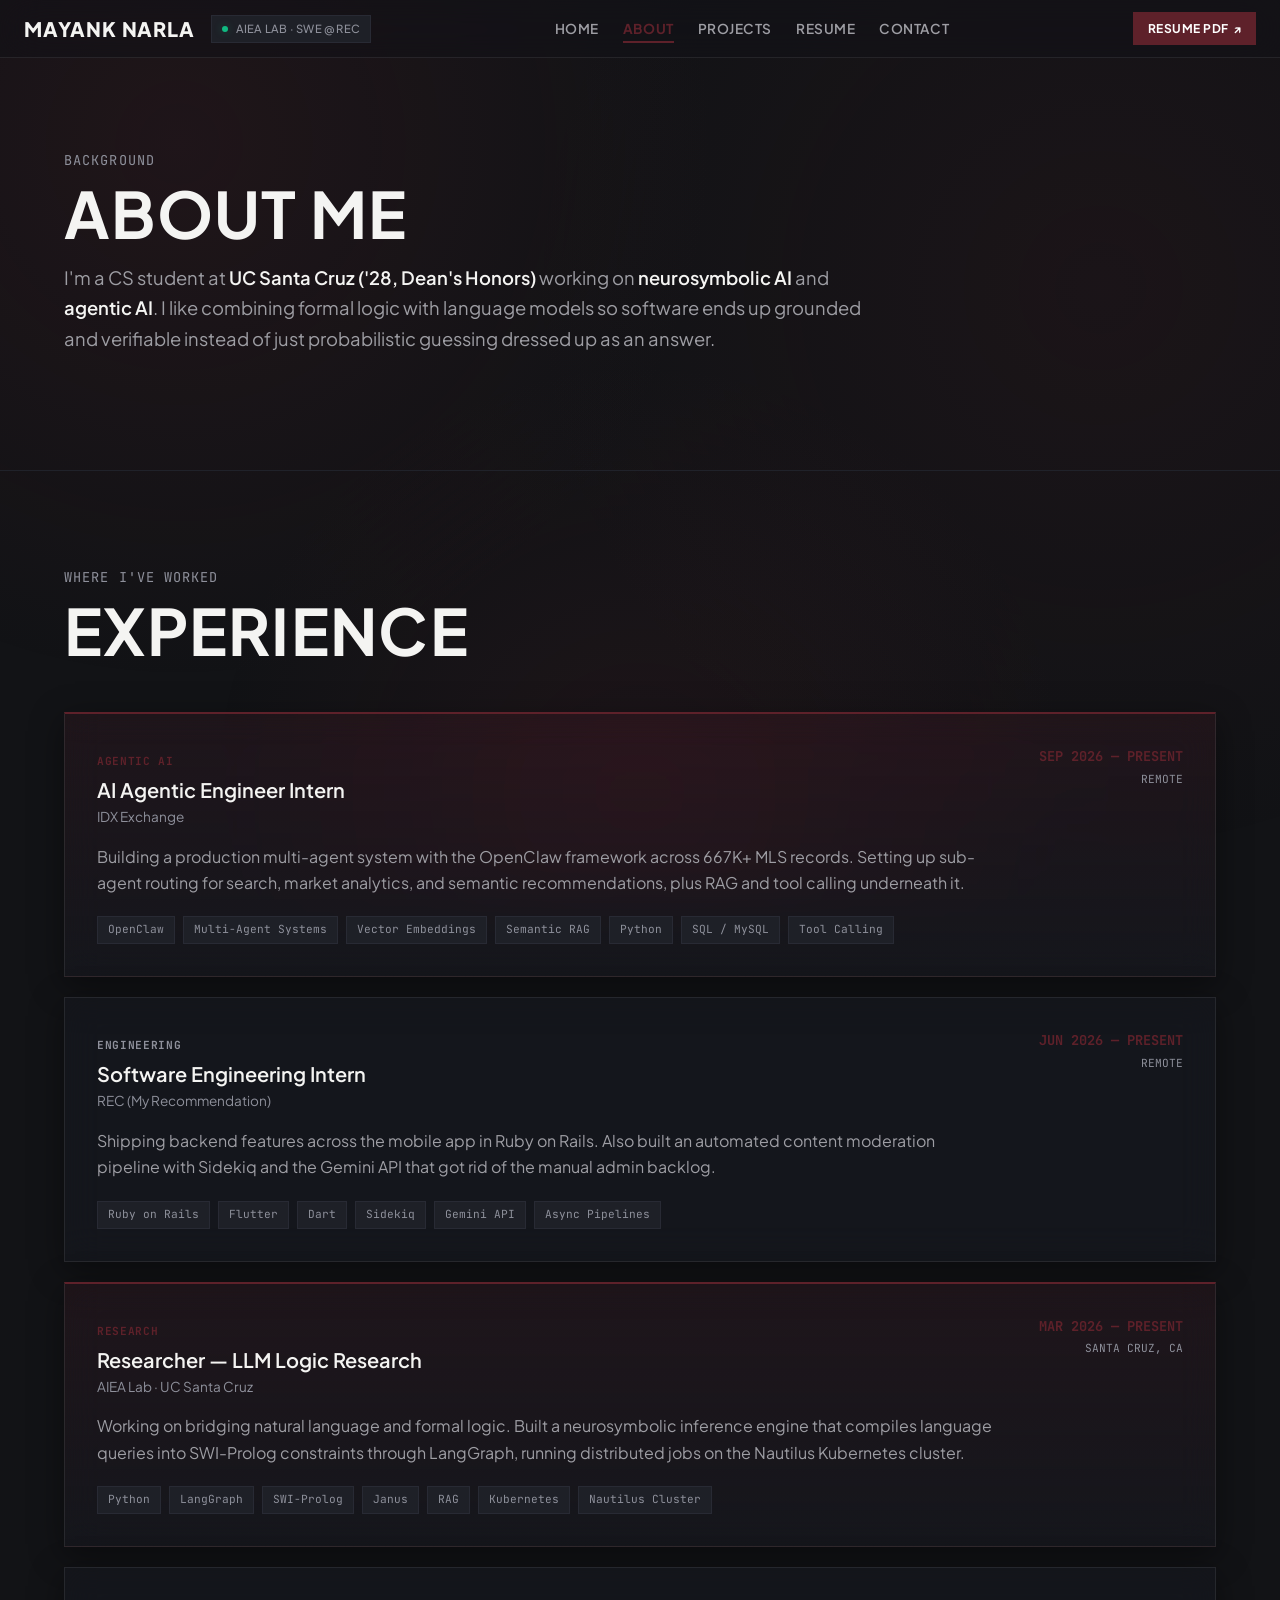
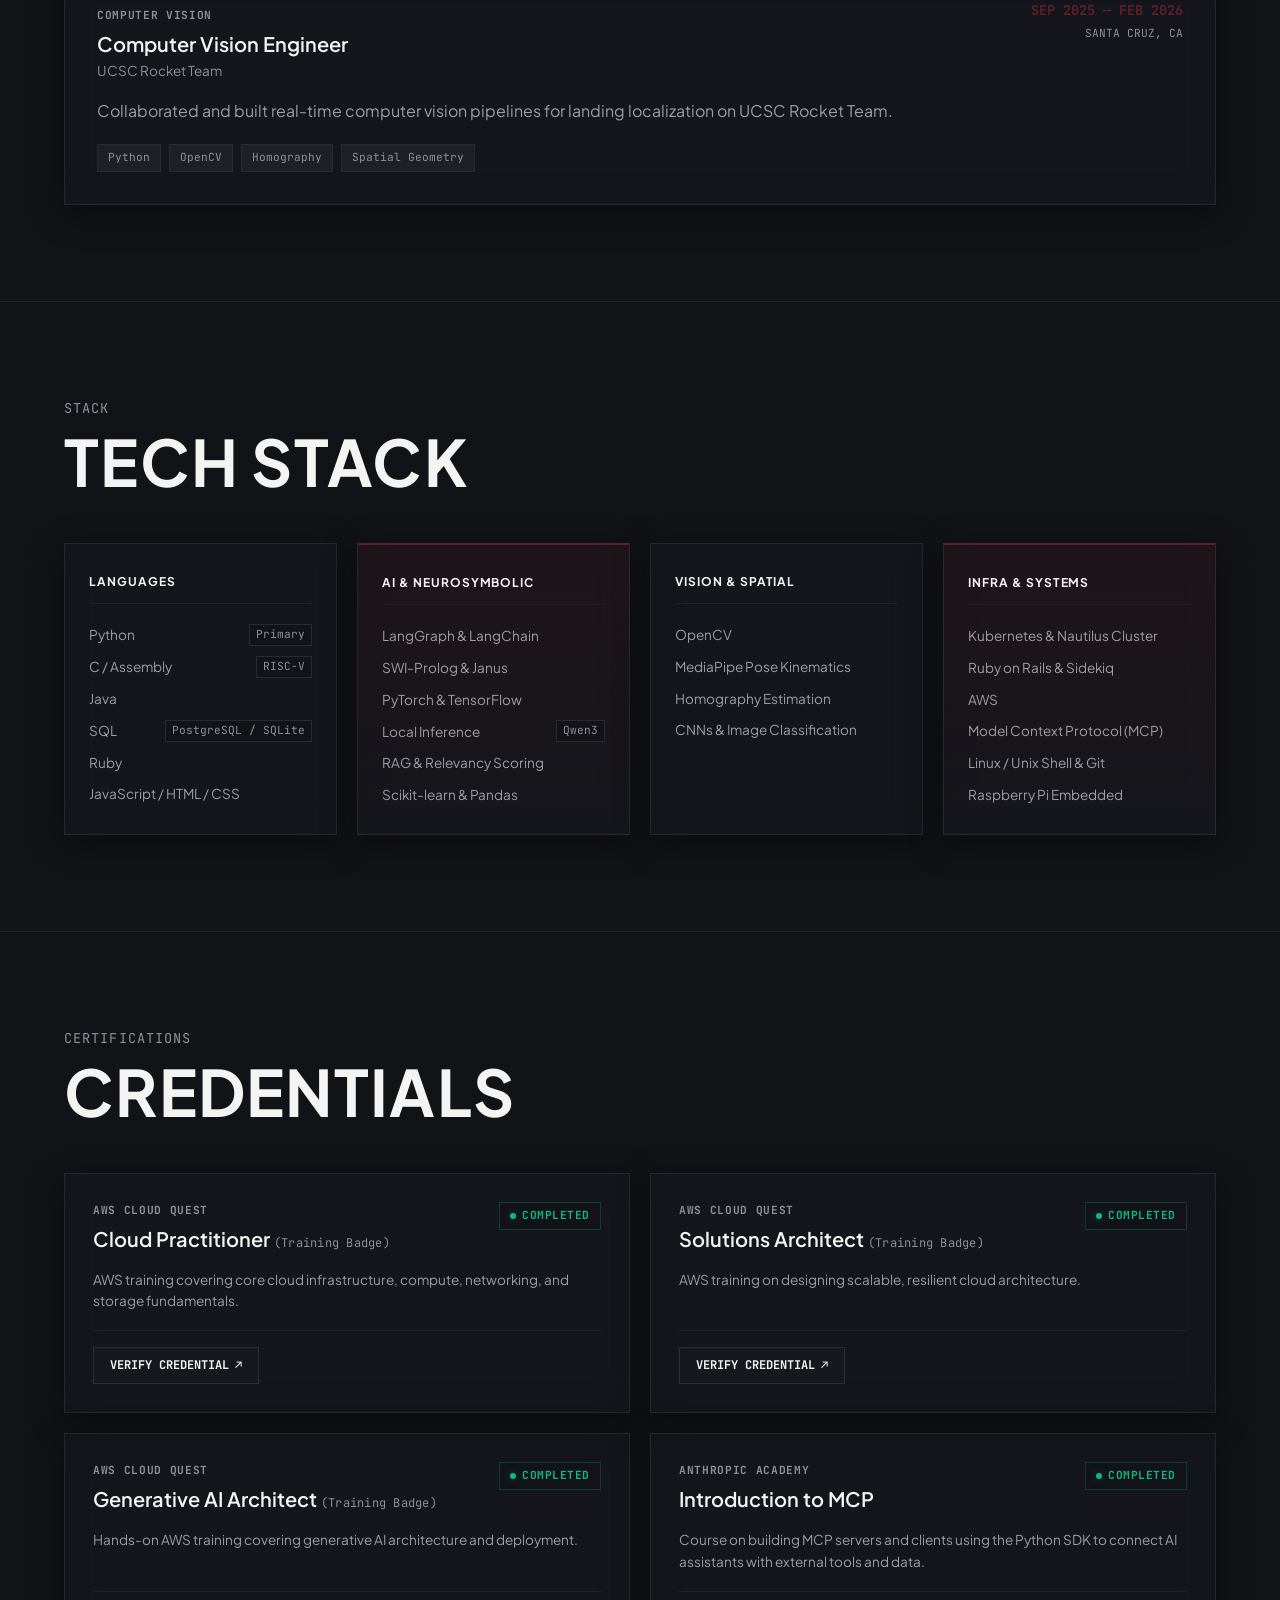
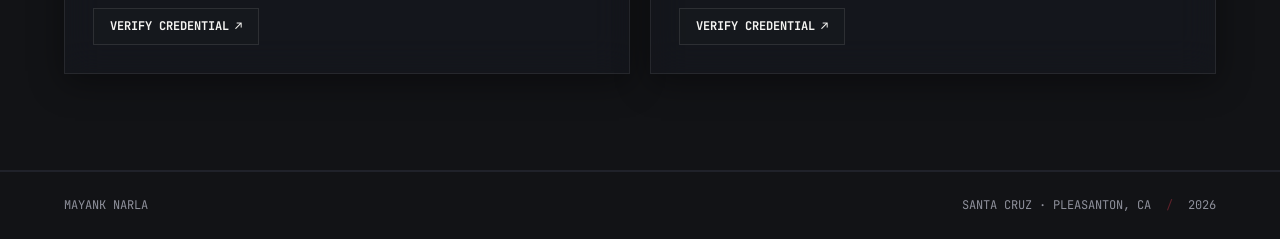
==== commit 83efd421: "chore: update" ====
--- a/about.html
+++ b/about.html
@@ -12,7 +12,7 @@
   
   <link rel="preconnect" href="https://fonts.googleapis.com">
   <link rel="preconnect" href="https://fonts.gstatic.com" crossorigin>
-  <link href="https://fonts.googleapis.com/css2?family=Barlow+Condensed:ital,wght@0,600;0,700;0,800;0,900;1,700;1,800&family=Chivo:wght@300;400;500;600;700&family=JetBrains+Mono:wght@400;500;600;700&display=swap" rel="stylesheet">
+  <link href="https://fonts.googleapis.com/css2?family=JetBrains+Mono:wght@400;500;600;700&family=Plus+Jakarta+Sans:ital,wght@0,300;0,400;0,500;0,600;0,700;0,800;1,400&display=swap" rel="stylesheet">
   
   <link rel="stylesheet" href="css/main.css?v=20260904">
 </head>
@@ -46,7 +46,7 @@
       </nav>
 
       <div class="hud-right">
-        <a href="https://docs.google.com/document/d/1VMB0v6blI8CmburpSPeXPt6Zx6mSeD_giCl_SmK9u-k/export?format=pdf" target="_blank" rel="noopener noreferrer" class="hud-cta-btn" id="resume-quick-btn">
+        <a href="https://docs.google.com/document/d/1YC86wqxP-eYw1Oluq1PnELXhq8RfswF8Ue56cvrOYz4/export?format=pdf" target="_blank" rel="noopener noreferrer" class="hud-cta-btn" id="resume-quick-btn">
           RESUME PDF <span class="btn-arrow">↗</span>
         </a>
       </div>
--- a/css/main.css
+++ b/css/main.css
@@ -1,3 +1,5 @@
+@import url('https://fonts.googleapis.com/css2?family=Plus+Jakarta+Sans:ital,wght@0,300;0,400;0,500;0,600;0,700;0,800;1,400&display=swap');
+
 /* ==========================================================================
    DESIGN TOKENS & VARIABLES
    ========================================================================== */
@@ -54,8 +56,8 @@
   --text-display-contact: clamp(2.2rem, 4.5vw, 3.8rem);
 
   /* Typography Fonts */
-  --font-display: 'Barlow Condensed', -apple-system, BlinkMacSystemFont, sans-serif;
-  --font-body: 'Chivo', -apple-system, BlinkMacSystemFont, sans-serif;
+  --font-display: 'Plus Jakarta Sans', -apple-system, BlinkMacSystemFont, sans-serif;
+  --font-body: 'Plus Jakarta Sans', -apple-system, BlinkMacSystemFont, sans-serif;
   --font-mono: 'JetBrains Mono', monospace;
 
   /* Easing Physics */
@@ -91,6 +93,16 @@
   position: relative;
   transition: opacity 140ms ease;
   min-height: 100vh;
+}
+
+#swarm-canvas {
+  position: fixed;
+  top: 0;
+  left: 0;
+  width: 100vw;
+  height: 100vh;
+  pointer-events: none;
+  z-index: 0;
 }
 
 /* Ambient Depth Atmosphere (visible through frosted glass cards) */
@@ -260,7 +272,9 @@
   padding: 4px 10px;
   background: var(--bg-surface);
   border: 1px solid var(--border-card);
-  font-family: var(--font-mono);
+  font-family: var(--font-body);
+  font-weight: 500;
+  letter-spacing: 0.02em;
   font-size: var(--text-2xs);
   color: var(--text-muted);
 }
@@ -286,8 +300,10 @@
 }
 
 .hud-link {
-  font-family: var(--font-mono);
+  font-family: var(--font-body);
   font-size: var(--text-sm);
+  font-weight: 600;
+  letter-spacing: 0.04em;
   color: var(--text-body);
   transition: color var(--transition-fast);
   display: flex;
@@ -352,9 +368,10 @@
 }
 
 .hud-cta-btn {
-  font-family: var(--font-mono);
+  font-family: var(--font-body);
   font-size: var(--text-xs);
   font-weight: 700;
+  letter-spacing: 0.04em;
   padding: 6px 14px;
   background: var(--accent);
   color: var(--text-inverse);
@@ -649,11 +666,11 @@
 .ticker-track {
   display: inline-flex;
   gap: 32px;
-  font-family: var(--font-mono);
+  font-family: var(--font-body);
   font-size: var(--text-sm);
-  font-weight: 700;
-  color: var(--text-muted);
-  letter-spacing: 0.1em;
+  font-weight: 600;
+  color: var(--text-muted);
+  letter-spacing: 0.04em;
   animation: ticker-slide 30s linear infinite;
 }
 
@@ -799,7 +816,9 @@
   padding: 6px 12px;
   background: var(--bg-card);
   border: 1px solid var(--border-card);
-  font-family: var(--font-mono);
+  font-family: var(--font-body);
+  font-weight: 600;
+  letter-spacing: 0.03em;
   font-size: var(--text-xs);
   color: var(--text-muted);
   margin-bottom: 24px;
@@ -815,8 +834,8 @@
   font-family: var(--font-display);
   font-weight: 900;
   font-size: var(--text-display-hero);
-  line-height: 0.92;
-  letter-spacing: -0.03em;
+  line-height: 1.1;
+  letter-spacing: -0.01em;
   color: var(--text-headline);
   display: flex;
   flex-direction: column;
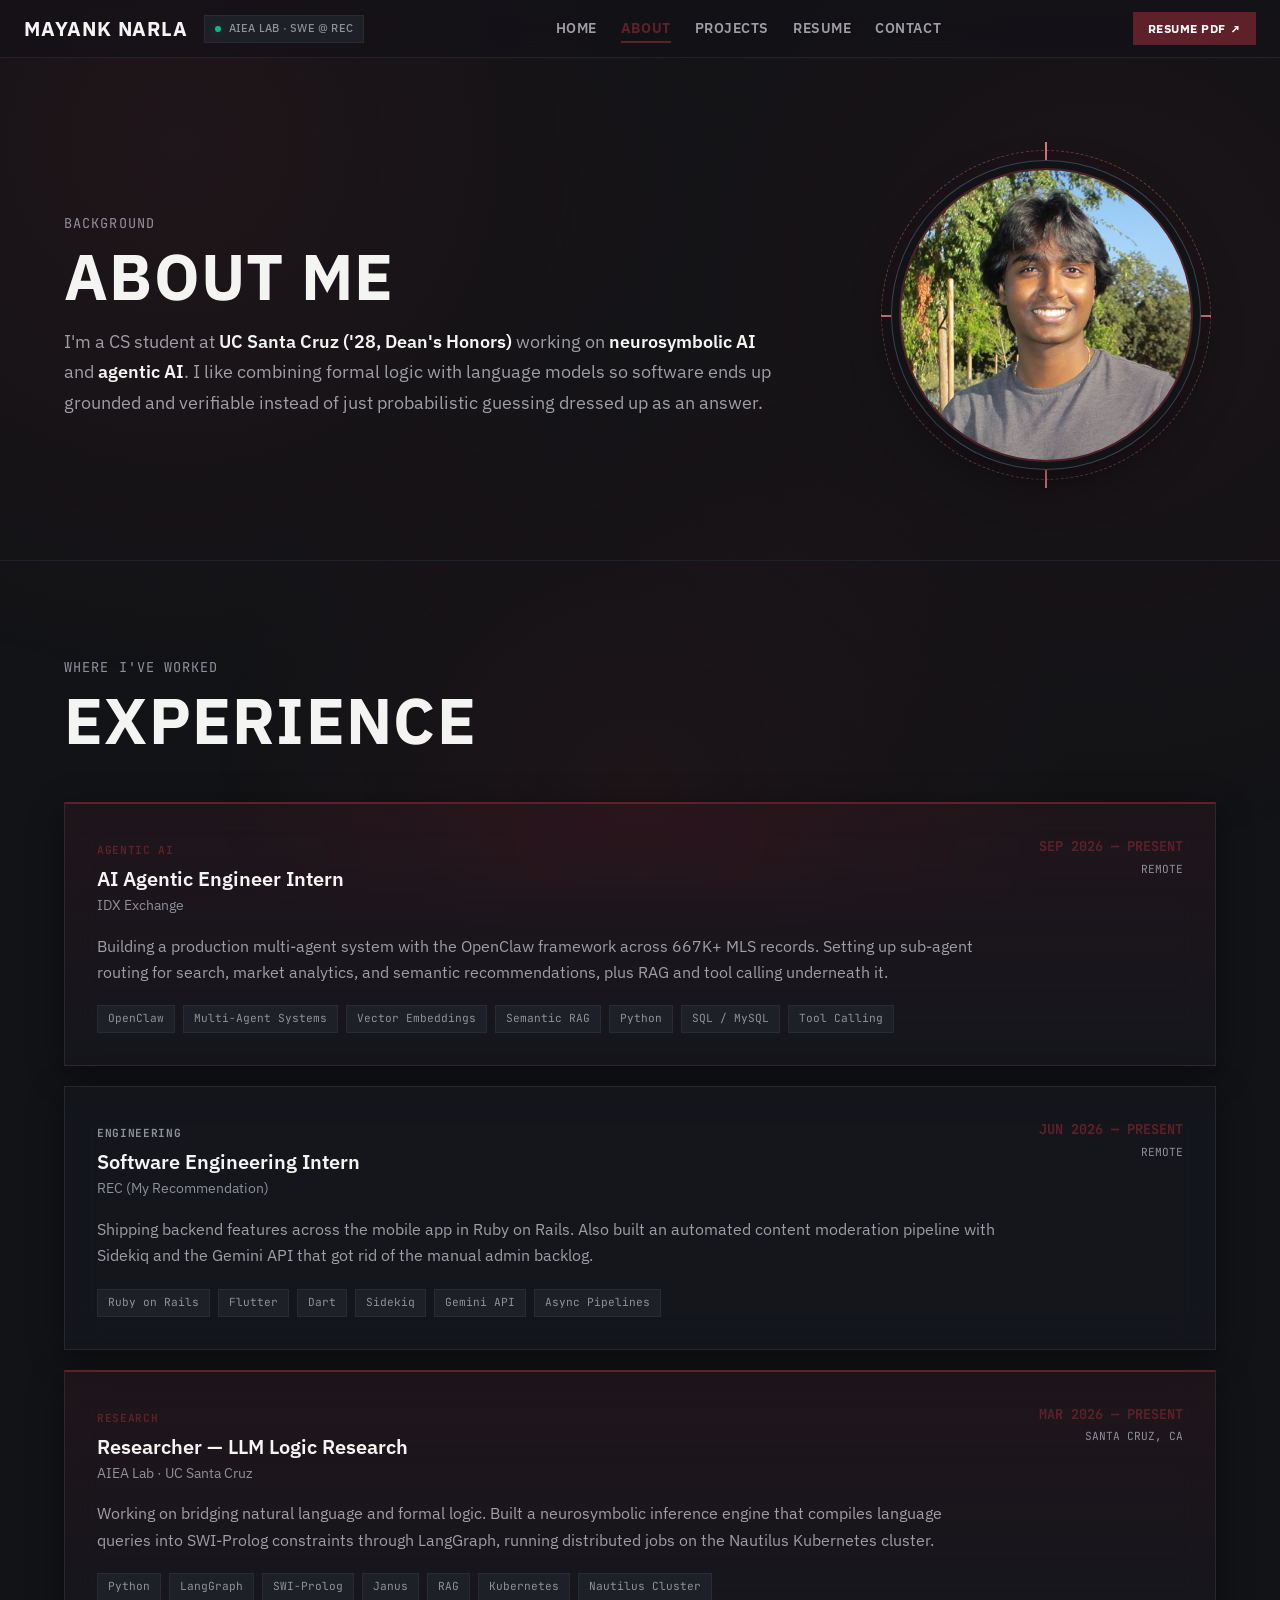
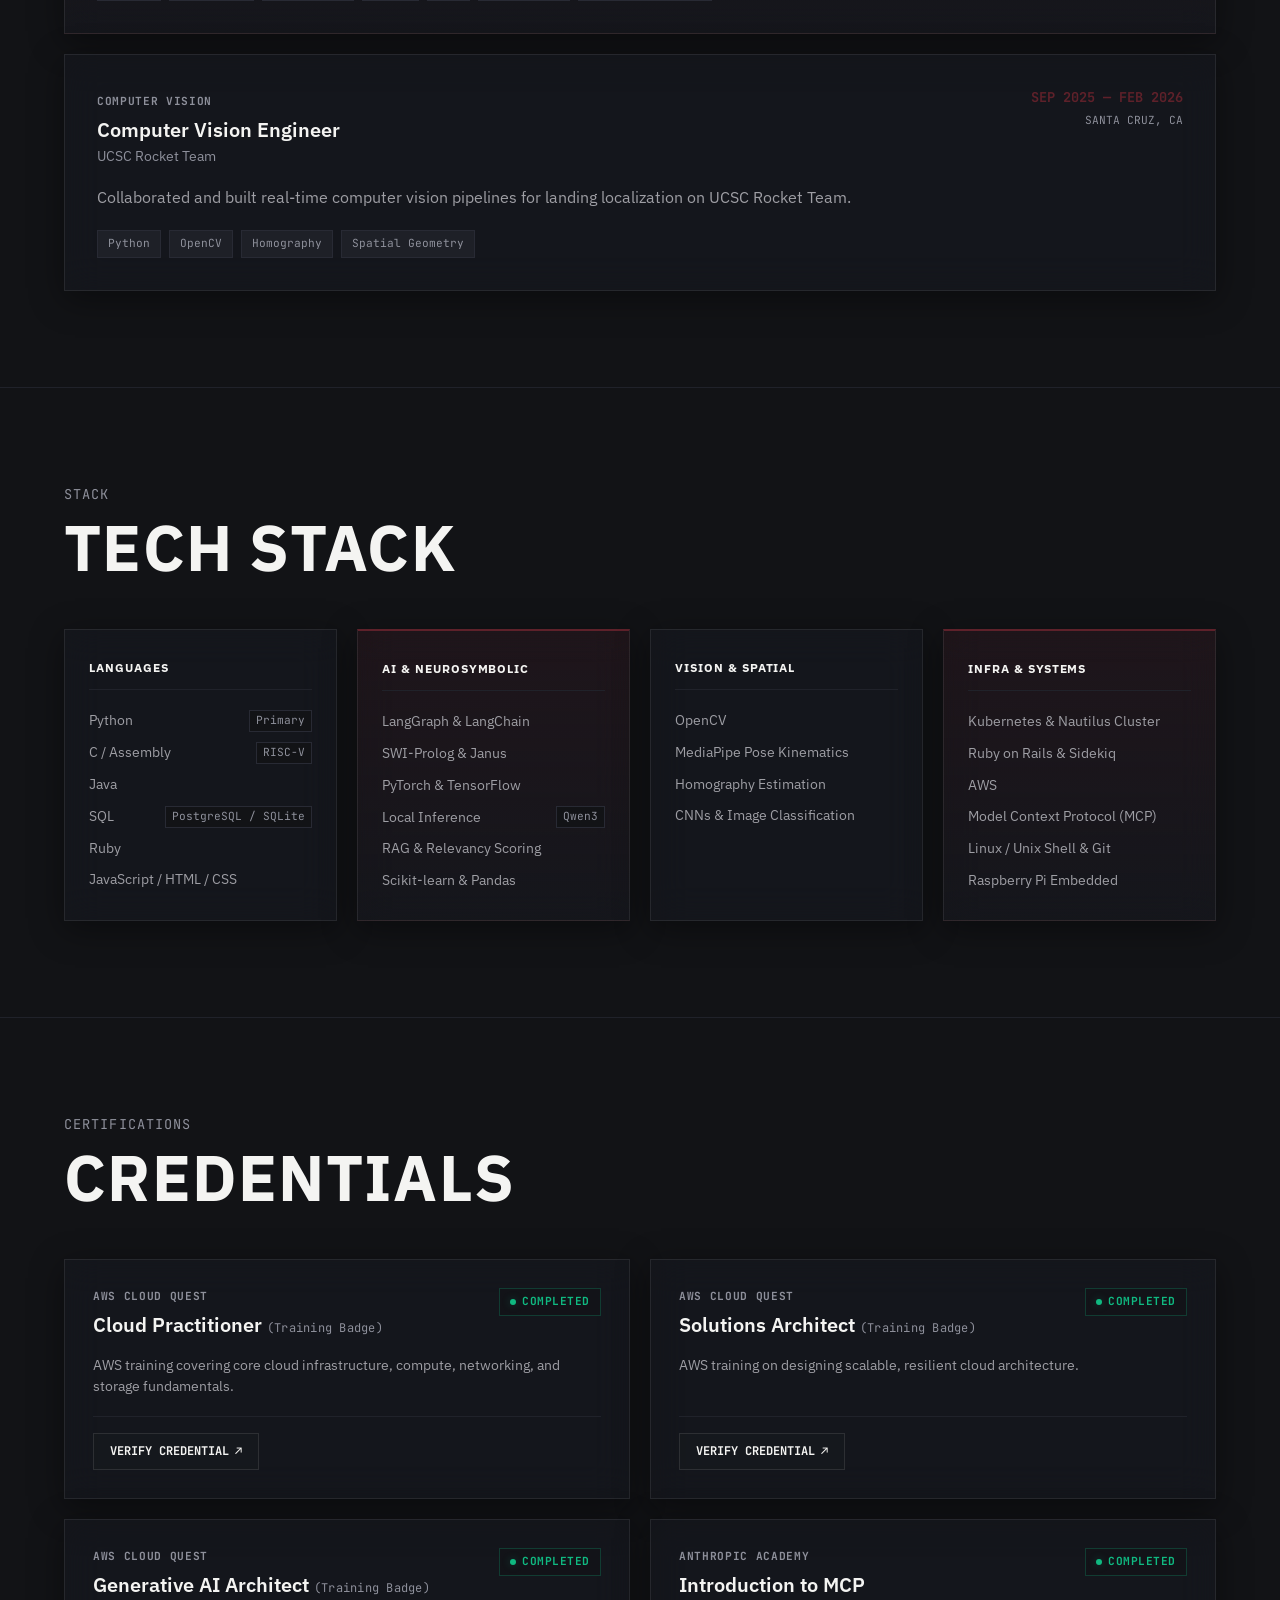
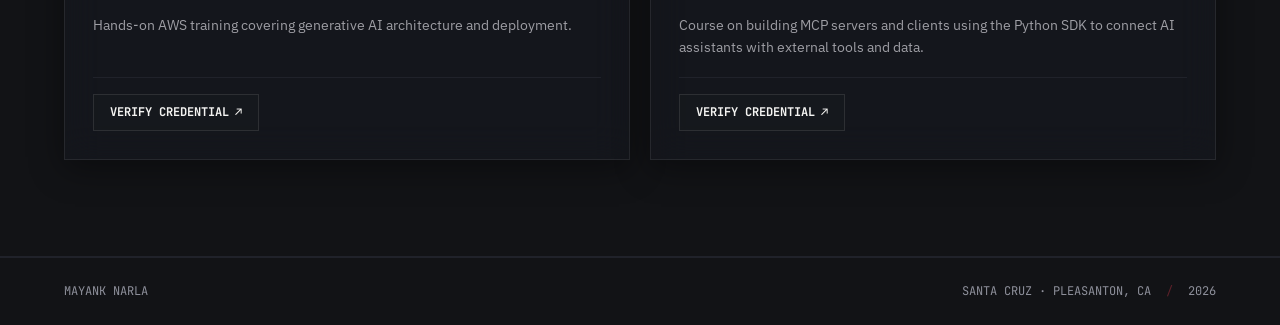
==== commit 45488305: "feat: refine portfolio visuals" ====
--- a/about.html
+++ b/about.html
@@ -12,17 +12,11 @@
   
   <link rel="preconnect" href="https://fonts.googleapis.com">
   <link rel="preconnect" href="https://fonts.gstatic.com" crossorigin>
-  <link href="https://fonts.googleapis.com/css2?family=JetBrains+Mono:wght@400;500;600;700&family=Plus+Jakarta+Sans:ital,wght@0,300;0,400;0,500;0,600;0,700;0,800;1,400&display=swap" rel="stylesheet">
+  <link href="https://fonts.googleapis.com/css2?family=IBM+Plex+Sans:ital,wght@0,300;0,400;0,500;0,600;0,700;1,400&family=JetBrains+Mono:wght@400;500;600;700&display=swap" rel="stylesheet">
   
   <link rel="stylesheet" href="css/main.css?v=20260904">
 </head>
 <body class="telemetry-theme">
-  <!-- Custom Kinetic Cursor -->
-  <div id="cursor-tracker" class="cursor-tracker" aria-hidden="true">
-    <span class="cursor-crosshair">•</span>
-    <span class="cursor-label"></span>
-  </div>
-
   <!-- Header HUD -->
   <header id="telemetry-hud" class="telemetry-hud">
     <div class="hud-progress-line" id="scroll-progress-line"></div>
@@ -56,14 +50,28 @@
   <main id="main-content">
     <!-- About Intro Section -->
     <section class="section hero-section">
-      <div class="container">
-        <div class="section-meta">
-          <span class="section-category">BACKGROUND</span>
-        </div>
-        <h1 class="section-title">ABOUT ME</h1>
-        <p class="hero-statement" style="max-width: 800px; margin-top: 16px;">
-          I'm a CS student at <strong>UC Santa Cruz ('28, Dean's Honors)</strong> working on <strong>neurosymbolic AI</strong> and <strong>agentic AI</strong>. I like combining formal logic with language models so software ends up grounded and verifiable instead of just probabilistic guessing dressed up as an answer.
-        </p>
+      <div class="container about-intro-grid">
+        <div class="about-intro-copy">
+          <div class="section-meta">
+            <span class="section-category">BACKGROUND</span>
+          </div>
+          <h1 class="section-title">ABOUT ME</h1>
+          <p class="hero-statement">
+            I'm a CS student at <strong>UC Santa Cruz ('28, Dean's Honors)</strong> working on <strong>neurosymbolic AI</strong> and <strong>agentic AI</strong>. I like combining formal logic with language models so software ends up grounded and verifiable instead of just probabilistic guessing dressed up as an answer.
+          </p>
+        </div>
+
+        <figure class="about-portrait">
+          <div class="portrait-orbit" aria-hidden="true">
+            <span class="portrait-tick tick-north"></span>
+            <span class="portrait-tick tick-east"></span>
+            <span class="portrait-tick tick-south"></span>
+            <span class="portrait-tick tick-west"></span>
+          </div>
+          <div class="portrait-frame">
+            <img src="images/mayank-profile.jpg" alt="Mayank Narla smiling outdoors" width="1984" height="1488">
+          </div>
+        </figure>
       </div>
     </section>
 
--- a/css/main.css
+++ b/css/main.css
@@ -1,4 +1,4 @@
-@import url('https://fonts.googleapis.com/css2?family=Plus+Jakarta+Sans:ital,wght@0,300;0,400;0,500;0,600;0,700;0,800;1,400&display=swap');
+@import url('https://fonts.googleapis.com/css2?family=IBM+Plex+Sans:ital,wght@0,300;0,400;0,500;0,600;0,700;1,400&display=swap');
 
 /* ==========================================================================
    DESIGN TOKENS & VARIABLES
@@ -56,8 +56,8 @@
   --text-display-contact: clamp(2.2rem, 4.5vw, 3.8rem);
 
   /* Typography Fonts */
-  --font-display: 'Plus Jakarta Sans', -apple-system, BlinkMacSystemFont, sans-serif;
-  --font-body: 'Plus Jakarta Sans', -apple-system, BlinkMacSystemFont, sans-serif;
+  --font-display: 'IBM Plex Sans', -apple-system, BlinkMacSystemFont, sans-serif;
+  --font-body: 'IBM Plex Sans', -apple-system, BlinkMacSystemFont, sans-serif;
   --font-mono: 'JetBrains Mono', monospace;
 
   /* Easing Physics */
@@ -433,6 +433,7 @@
   padding: 5px 6px;
   box-shadow: 0 14px 36px rgba(0, 0, 0, 0.7), 0 0 1px rgba(255, 255, 255, 0.2);
   gap: 3px;
+  min-width: 0;
 }
 
 .dock-link {
@@ -456,6 +457,7 @@
   touch-action: manipulation;
   -webkit-tap-highlight-color: transparent;
   position: relative;
+  min-width: 0;
 }
 
 .dock-icon {
@@ -878,6 +880,86 @@
   flex-direction: column;
   gap: 16px;
 }
+
+/* About portrait: a restrained technical aperture, not a generic profile card. */
+.about-intro-grid {
+  display: grid;
+  grid-template-columns: minmax(0, 1fr) minmax(260px, 340px);
+  gap: clamp(48px, 8vw, 112px);
+  align-items: center;
+}
+
+.about-intro-copy .hero-statement {
+  max-width: 760px;
+  margin-top: 16px;
+  margin-bottom: 0;
+}
+
+.about-portrait {
+  width: min(100%, 330px);
+  aspect-ratio: 1;
+  margin: 0 auto;
+  position: relative;
+}
+
+.portrait-frame {
+  position: absolute;
+  inset: 18px;
+  overflow: hidden;
+  border: 2px solid var(--accent-line);
+  border-radius: 50%;
+  background: var(--bg-card);
+  box-shadow:
+    0 0 0 7px var(--bg-canvas),
+    0 0 0 8px var(--border-highlight),
+    0 18px 48px rgba(0, 0, 0, 0.42),
+    0 0 28px var(--accent-dim);
+}
+
+.portrait-frame::after {
+  content: '';
+  position: absolute;
+  inset: 0;
+  border-radius: inherit;
+  background: linear-gradient(145deg, transparent 50%, rgba(94, 33, 42, 0.2));
+  pointer-events: none;
+}
+
+.portrait-frame img {
+  width: 100%;
+  height: 100%;
+  display: block;
+  object-fit: cover;
+  object-position: 50% 38%;
+  transform: scale(1.82) translateX(-1%);
+  transform-origin: 50% 34%;
+}
+
+.portrait-orbit {
+  position: absolute;
+  inset: 0;
+  border: 1px dashed rgba(217, 119, 132, 0.45);
+  border-radius: 50%;
+}
+
+.portrait-tick {
+  position: absolute;
+  width: 18px;
+  height: 2px;
+  background: var(--text-accent);
+  box-shadow: 0 0 8px var(--accent-glow);
+}
+
+.tick-north,
+.tick-south {
+  left: 50%;
+  transform: translateX(-50%) rotate(90deg);
+}
+
+.tick-north { top: -1px; }
+.tick-east { right: -1px; top: 50%; }
+.tick-south { bottom: -1px; }
+.tick-west { left: -1px; top: 50%; }
 
 /* ==========================================================================
    EXPERIENCE SECTION
@@ -1748,6 +1830,11 @@
   .contact-actions-grid {
     grid-template-columns: 1fr;
   }
+
+  .about-intro-grid {
+    grid-template-columns: minmax(0, 1fr) 280px;
+    gap: 48px;
+  }
 }
 
 @media (max-width: 768px) {
@@ -1790,6 +1877,15 @@
 
   .cursor-tracker {
     display: none;
+  }
+
+  .about-intro-grid {
+    grid-template-columns: 1fr;
+  }
+
+  .about-portrait {
+    width: min(78vw, 310px);
+    margin-top: 8px;
   }
 
   /* Accessible Touch Target Sizes (Minimum 44px for touchscreens) */
@@ -1816,6 +1912,10 @@
   .hud-status-badge {
     display: none;
   }
+
+  .hud-right {
+    display: none;
+  }
 }
 
 /* ==========================================================================
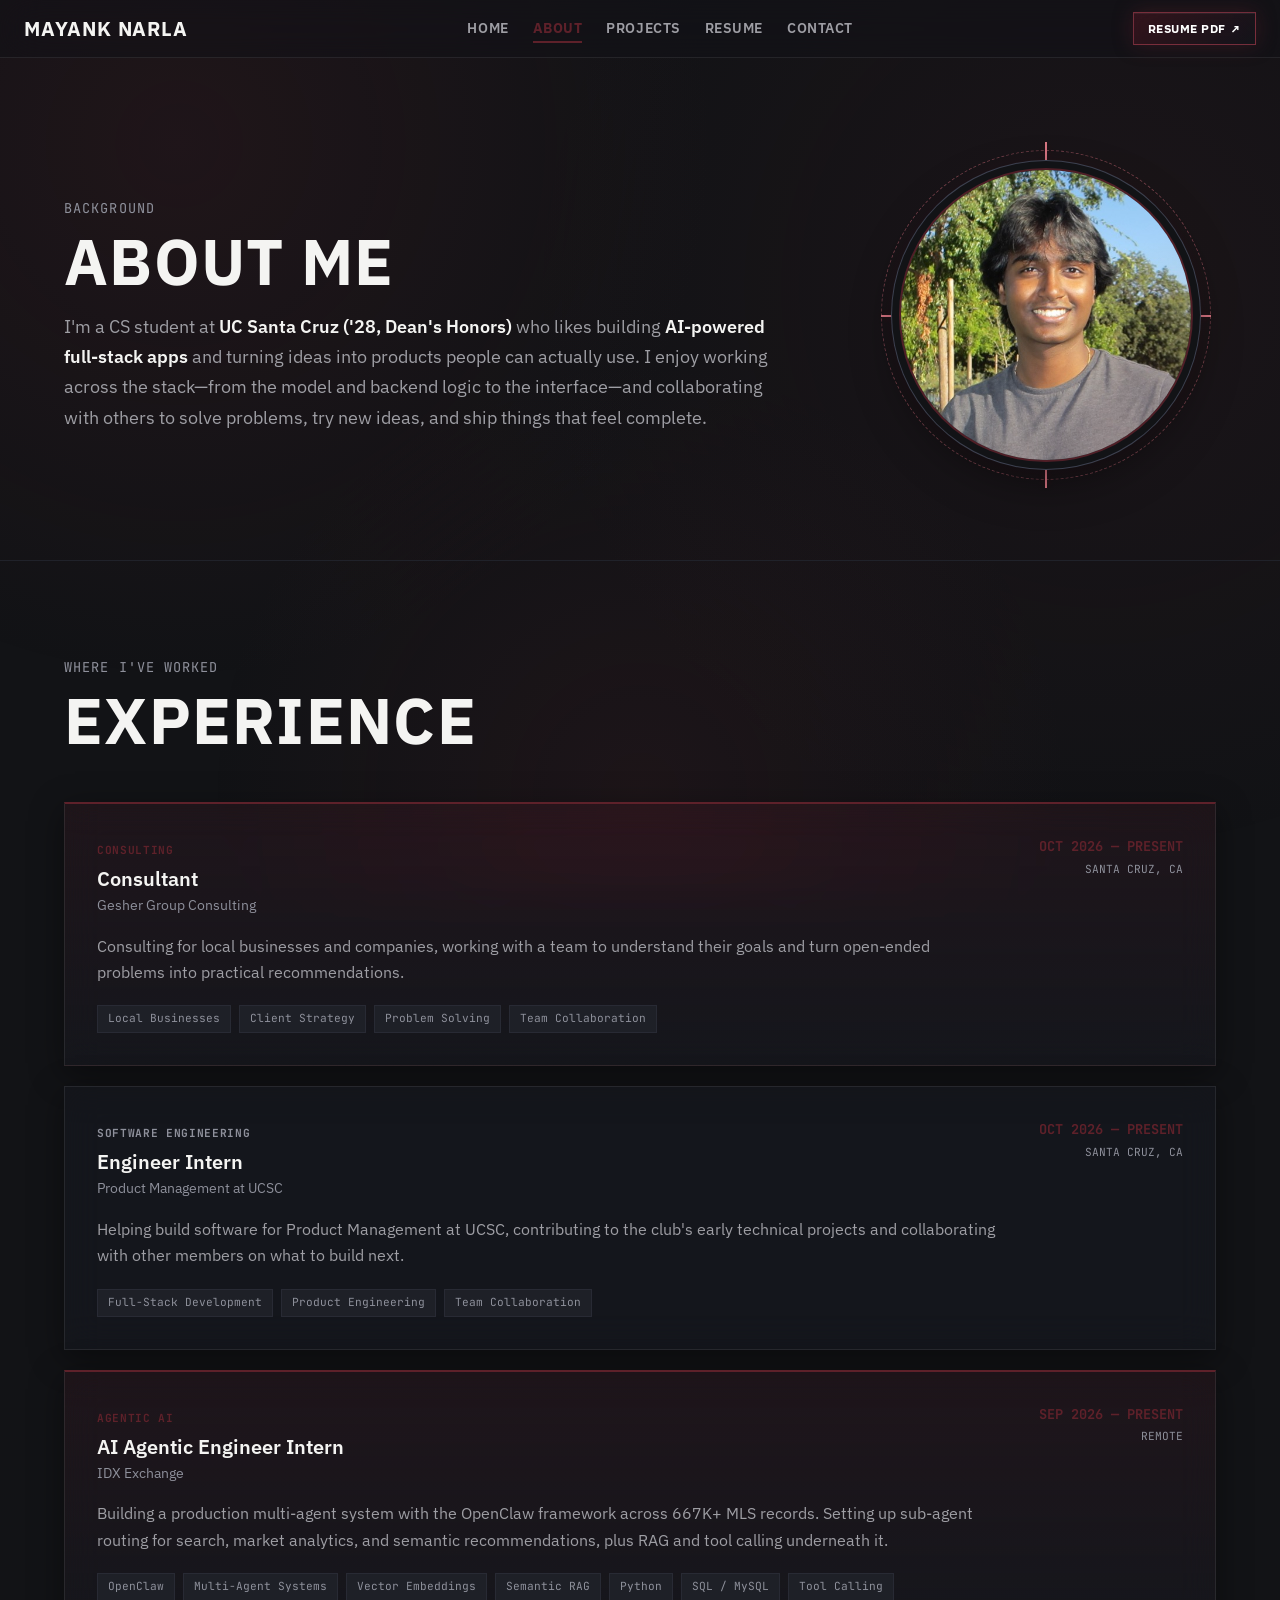
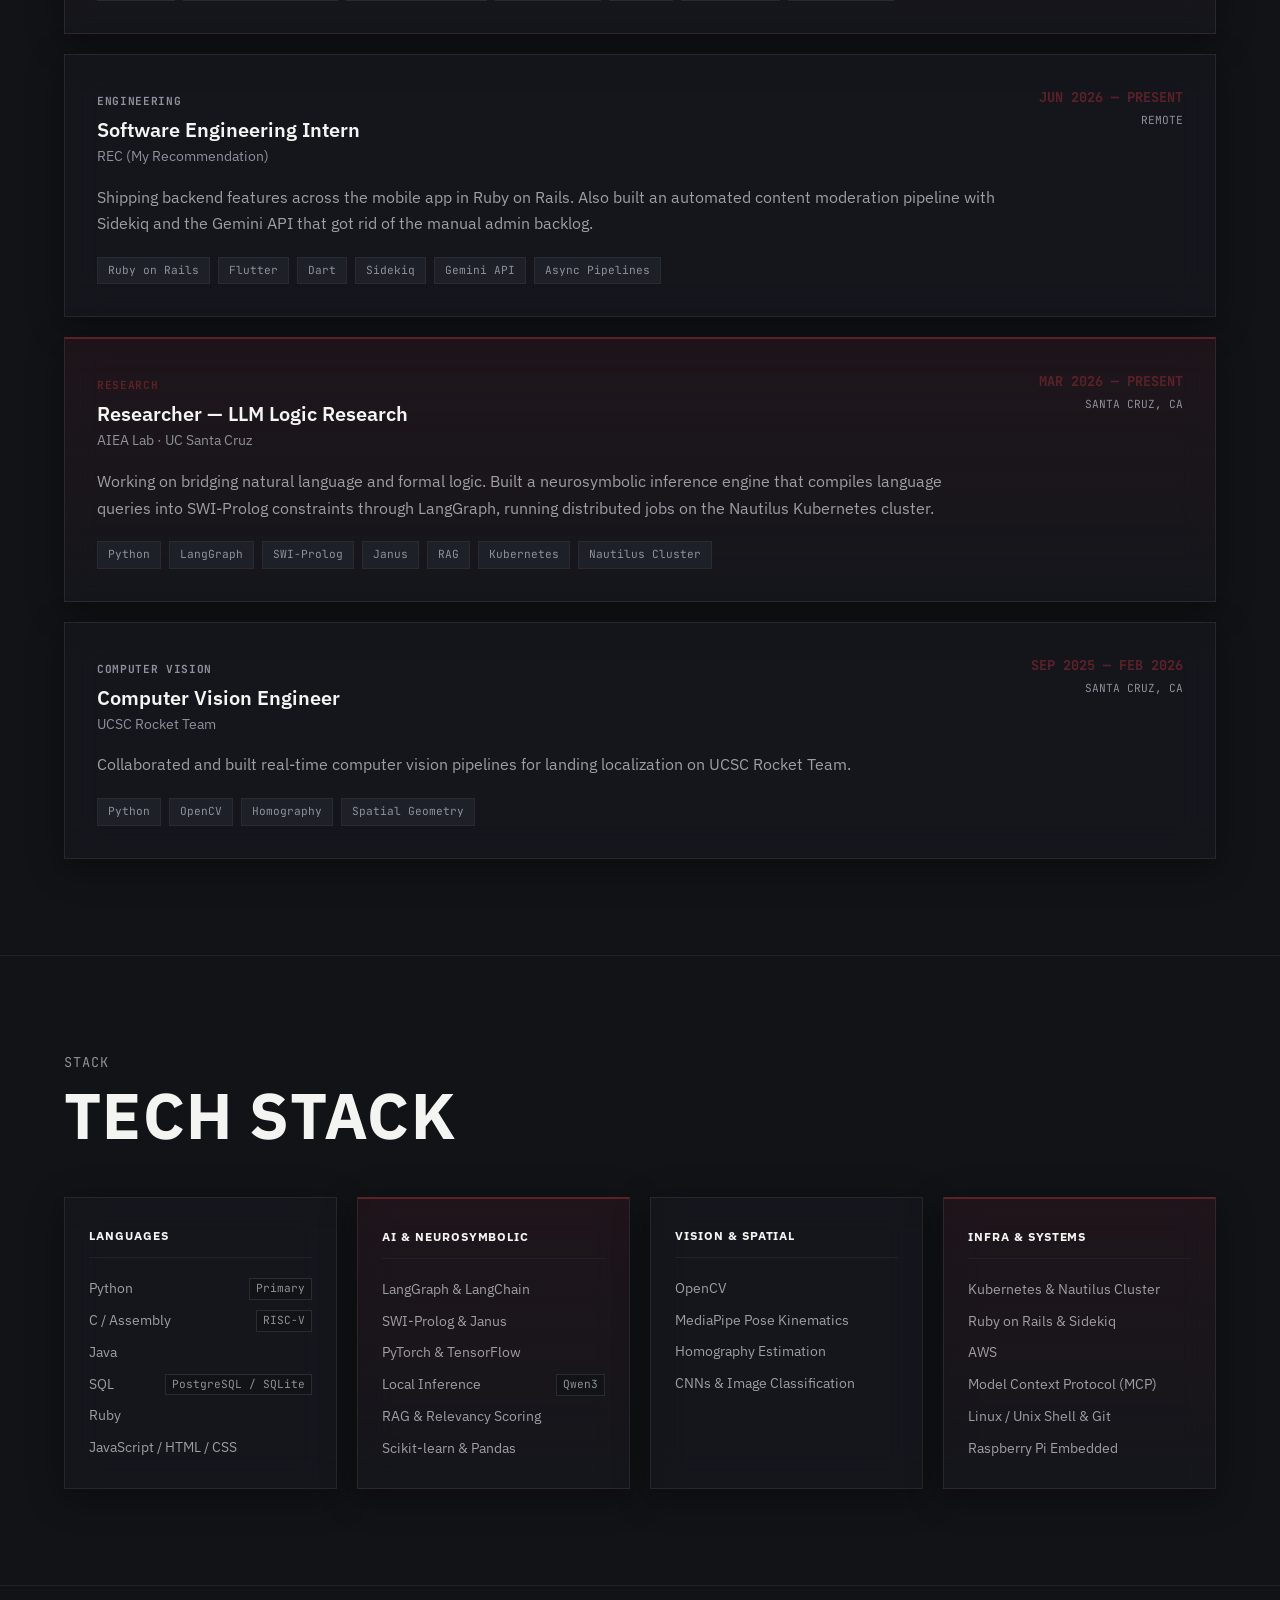
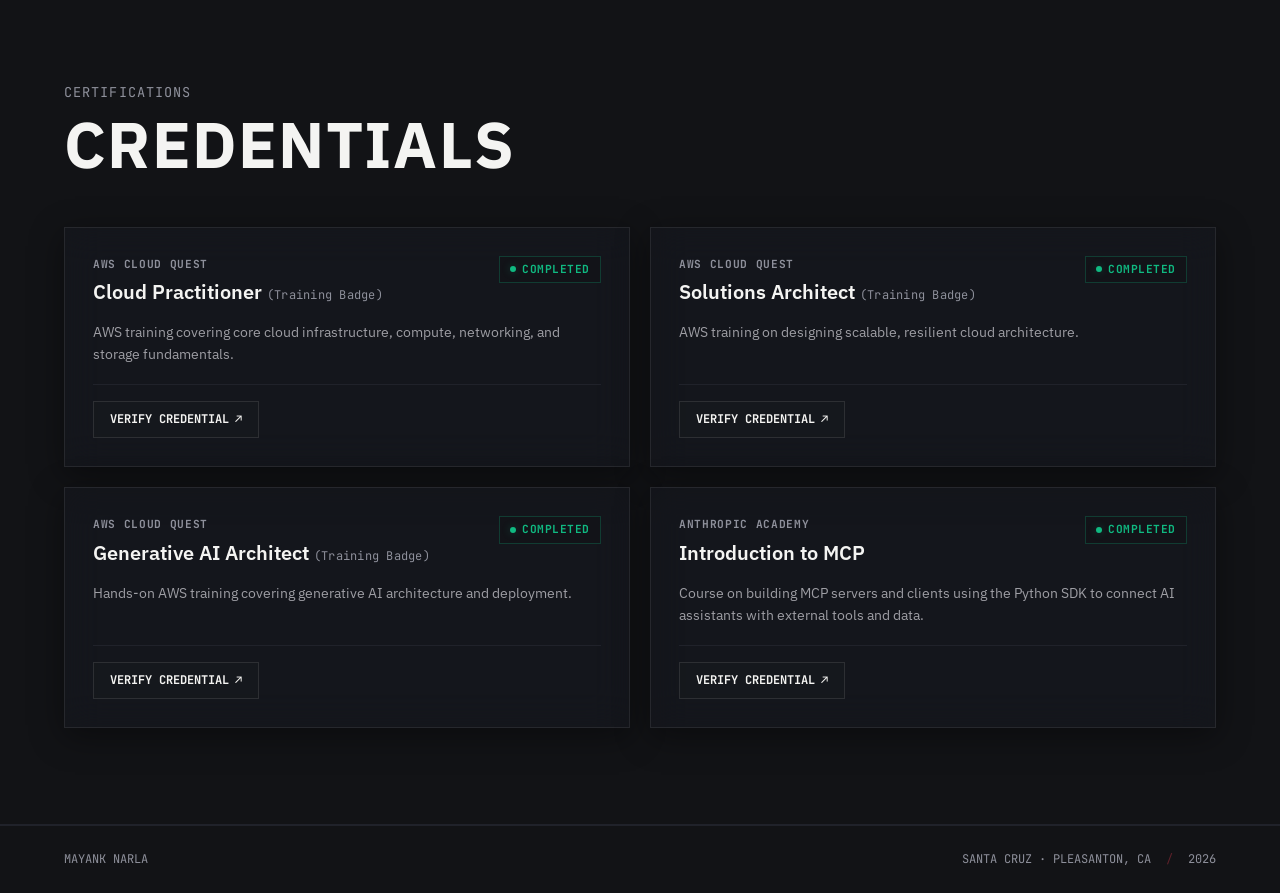
==== commit a71f9404: "feat: polish portfolio content and styling" ====
--- a/about.html
+++ b/about.html
@@ -25,10 +25,6 @@
         <a href="index.html" class="hud-brand" aria-label="Mayank Narla Home">
           <span class="hud-name">MAYANK NARLA</span>
         </a>
-        <div class="hud-status-badge">
-          <span class="status-dot"></span>
-          <span class="status-text">AIEA LAB · SWE @ REC</span>
-        </div>
       </div>
 
       <nav class="hud-nav" aria-label="Main Navigation">
@@ -57,7 +53,7 @@
           </div>
           <h1 class="section-title">ABOUT ME</h1>
           <p class="hero-statement">
-            I'm a CS student at <strong>UC Santa Cruz ('28, Dean's Honors)</strong> working on <strong>neurosymbolic AI</strong> and <strong>agentic AI</strong>. I like combining formal logic with language models so software ends up grounded and verifiable instead of just probabilistic guessing dressed up as an answer.
+            I'm a CS student at <strong>UC Santa Cruz ('28, Dean's Honors)</strong> who likes building <strong>AI-powered full-stack apps</strong> and turning ideas into products people can actually use. I enjoy working across the stack—from the model and backend logic to the interface—and collaborating with others to solve problems, try new ideas, and ship things that feel complete.
           </p>
         </div>
 
@@ -86,7 +82,58 @@
         </div>
 
         <div class="experience-list">
-          <!-- Item 0: IDX Exchange -->
+          <!-- Item 0: Gesher Group Consulting -->
+          <article class="exp-card highlight-card">
+            <div class="exp-header">
+              <div class="exp-role-wrap">
+                <span class="exp-tag accent-tag">CONSULTING</span>
+                <h3 class="exp-role">Consultant</h3>
+                <div class="exp-company">Gesher Group Consulting</div>
+              </div>
+              <div class="exp-period">
+                <span class="exp-date">OCT 2026 — PRESENT</span>
+                <span class="exp-loc">SANTA CRUZ, CA</span>
+              </div>
+            </div>
+            <div class="exp-body">
+              <p class="exp-human-summary">
+                Consulting for local businesses and companies, working with a team to understand their goals and turn open-ended problems into practical recommendations.
+              </p>
+              <div class="exp-stack">
+                <span class="stack-badge">Local Businesses</span>
+                <span class="stack-badge">Client Strategy</span>
+                <span class="stack-badge">Problem Solving</span>
+                <span class="stack-badge">Team Collaboration</span>
+              </div>
+            </div>
+          </article>
+
+          <!-- Item 1: Product Management at UCSC -->
+          <article class="exp-card">
+            <div class="exp-header">
+              <div class="exp-role-wrap">
+                <span class="exp-tag">SOFTWARE ENGINEERING</span>
+                <h3 class="exp-role">Engineer Intern</h3>
+                <div class="exp-company">Product Management at UCSC</div>
+              </div>
+              <div class="exp-period">
+                <span class="exp-date">OCT 2026 — PRESENT</span>
+                <span class="exp-loc">SANTA CRUZ, CA</span>
+              </div>
+            </div>
+            <div class="exp-body">
+              <p class="exp-human-summary">
+                Helping build software for Product Management at UCSC, contributing to the club's early technical projects and collaborating with other members on what to build next.
+              </p>
+              <div class="exp-stack">
+                <span class="stack-badge">Full-Stack Development</span>
+                <span class="stack-badge">Product Engineering</span>
+                <span class="stack-badge">Team Collaboration</span>
+              </div>
+            </div>
+          </article>
+
+          <!-- Item 2: IDX Exchange -->
           <article class="exp-card highlight-card">
             <div class="exp-header">
               <div class="exp-role-wrap">
@@ -115,7 +162,7 @@
             </div>
           </article>
 
-          <!-- Item 1: REC -->
+          <!-- Item 3: REC -->
           <article class="exp-card">
             <div class="exp-header">
               <div class="exp-role-wrap">
@@ -143,7 +190,7 @@
             </div>
           </article>
 
-          <!-- Item 2: AIEA Lab -->
+          <!-- Item 4: AIEA Lab -->
           <article class="exp-card highlight-card">
             <div class="exp-header">
               <div class="exp-role-wrap">
@@ -172,7 +219,7 @@
             </div>
           </article>
 
-          <!-- Item 3: Rocket Team -->
+          <!-- Item 5: Rocket Team -->
           <article class="exp-card">
             <div class="exp-header">
               <div class="exp-role-wrap">
--- a/css/main.css
+++ b/css/main.css
@@ -269,12 +269,15 @@
   display: flex;
   align-items: center;
   gap: 8px;
-  padding: 4px 10px;
-  background: var(--bg-surface);
-  border: 1px solid var(--border-card);
-  font-family: var(--font-body);
+  padding: 5px 10px;
+  background: linear-gradient(135deg, rgba(72, 22, 32, 0.2), rgba(20, 21, 27, 0.76));
+  backdrop-filter: blur(12px) saturate(140%);
+  -webkit-backdrop-filter: blur(12px) saturate(140%);
+  border: 1px solid rgba(151, 58, 72, 0.42);
+  box-shadow: inset 0 1px 0 rgba(255, 255, 255, 0.04), 0 0 12px rgba(94, 33, 42, 0.16);
+  font-family: var(--font-mono);
   font-weight: 500;
-  letter-spacing: 0.02em;
+  letter-spacing: 0.035em;
   font-size: var(--text-2xs);
   color: var(--text-muted);
 }
@@ -373,9 +376,14 @@
   font-weight: 700;
   letter-spacing: 0.04em;
   padding: 6px 14px;
-  background: var(--accent);
+  background: linear-gradient(135deg, rgba(72, 22, 32, 0.62), rgba(20, 21, 27, 0.76));
+  backdrop-filter: blur(14px) saturate(150%);
+  -webkit-backdrop-filter: blur(14px) saturate(150%);
   color: var(--text-inverse);
-  border: 1px solid var(--accent);
+  border: 1px solid rgba(151, 58, 72, 0.72);
+  box-shadow:
+    inset 0 1px 0 rgba(255, 255, 255, 0.06),
+    0 0 20px rgba(94, 33, 42, 0.42);
   transition: all var(--transition-fast);
   display: flex;
   align-items: center;
@@ -383,8 +391,11 @@
 }
 
 .hud-cta-btn:hover {
-  background: var(--accent-hover);
-  box-shadow: 0 0 14px var(--accent-glow);
+  background: linear-gradient(135deg, rgba(94, 33, 42, 0.74), rgba(24, 26, 33, 0.86));
+  border-color: var(--text-accent);
+  box-shadow:
+    inset 0 1px 0 rgba(255, 255, 255, 0.1),
+    0 0 22px var(--accent-glow);
 }
 
 /* Footer HUD */
@@ -552,14 +563,23 @@
 }
 
 .btn-primary {
-  background: var(--accent);
+  background: linear-gradient(135deg, rgba(72, 22, 32, 0.62), rgba(20, 21, 27, 0.72));
+  backdrop-filter: blur(14px) saturate(150%);
+  -webkit-backdrop-filter: blur(14px) saturate(150%);
   color: var(--text-inverse);
-  border: 1px solid var(--accent);
+  border: 1px solid rgba(151, 58, 72, 0.72);
+  box-shadow:
+    inset 0 1px 0 rgba(255, 255, 255, 0.06),
+    0 0 0 1px rgba(94, 33, 42, 0.12),
+    0 0 24px rgba(94, 33, 42, 0.42);
 }
 
 .btn-primary:hover {
-  background: var(--accent-hover);
-  box-shadow: 0 0 16px var(--accent-glow);
+  background: linear-gradient(135deg, rgba(94, 33, 42, 0.74), rgba(24, 26, 33, 0.84));
+  border-color: var(--text-accent);
+  box-shadow:
+    inset 0 1px 0 rgba(255, 255, 255, 0.1),
+    0 0 28px var(--accent-glow);
   transform: translateY(-1px);
 }
 
@@ -712,9 +732,10 @@
 }
 
 .filter-btn.active {
-  background: var(--accent);
+  background: linear-gradient(135deg, rgba(72, 22, 32, 0.66), rgba(20, 21, 27, 0.8));
   color: var(--text-inverse);
-  border-color: var(--accent);
+  border-color: rgba(151, 58, 72, 0.72);
+  box-shadow: 0 0 20px rgba(94, 33, 42, 0.42);
 }
 
 /* ==========================================================================
@@ -815,21 +836,27 @@
   display: inline-flex;
   align-items: center;
   gap: 10px;
-  padding: 6px 12px;
-  background: var(--bg-card);
-  border: 1px solid var(--border-card);
-  font-family: var(--font-body);
+  padding: 7px 12px;
+  background: linear-gradient(135deg, rgba(72, 22, 32, 0.22), rgba(20, 21, 27, 0.78));
+  backdrop-filter: blur(12px) saturate(140%);
+  -webkit-backdrop-filter: blur(12px) saturate(140%);
+  border: 1px solid rgba(151, 58, 72, 0.46);
+  box-shadow: inset 0 1px 0 rgba(255, 255, 255, 0.04), 0 0 14px rgba(94, 33, 42, 0.18);
+  font-family: var(--font-mono);
   font-weight: 600;
-  letter-spacing: 0.03em;
+  letter-spacing: 0.045em;
   font-size: var(--text-xs);
   color: var(--text-muted);
   margin-bottom: 24px;
 }
 
 .tag-accent-marker {
-  width: 6px;
-  height: 6px;
-  background: var(--accent);
+  width: 7px;
+  height: 7px;
+  border: 1px solid var(--text-accent);
+  background: rgba(94, 33, 42, 0.25);
+  box-shadow: 0 0 8px rgba(94, 33, 42, 0.4);
+  transform: rotate(45deg);
 }
 
 .hero-title {
@@ -852,7 +879,8 @@
 
 .highlight-stroke:hover {
   color: var(--accent);
-  -webkit-text-stroke: 2px var(--accent);
+  -webkit-text-stroke: 2px rgba(0, 0, 0, 0.92);
+  text-shadow: 0 2px 14px rgba(0, 0, 0, 0.5);
 }
 
 .hero-statement {
@@ -1792,9 +1820,9 @@
 }
 
 .contact-channel-card .btn-primary:hover {
-  background: var(--accent-hover);
-  border-color: rgba(180, 60, 78, 0.8);
-  box-shadow: 0 0 20px rgba(94, 33, 42, 0.55), 0 4px 12px rgba(0, 0, 0, 0.3);
+  background: linear-gradient(135deg, rgba(94, 33, 42, 0.74), rgba(24, 26, 33, 0.84));
+  border-color: var(--text-accent);
+  box-shadow: 0 0 28px var(--accent-glow), 0 4px 12px rgba(0, 0, 0, 0.3);
   transform: translateY(-2px);
 }
 
